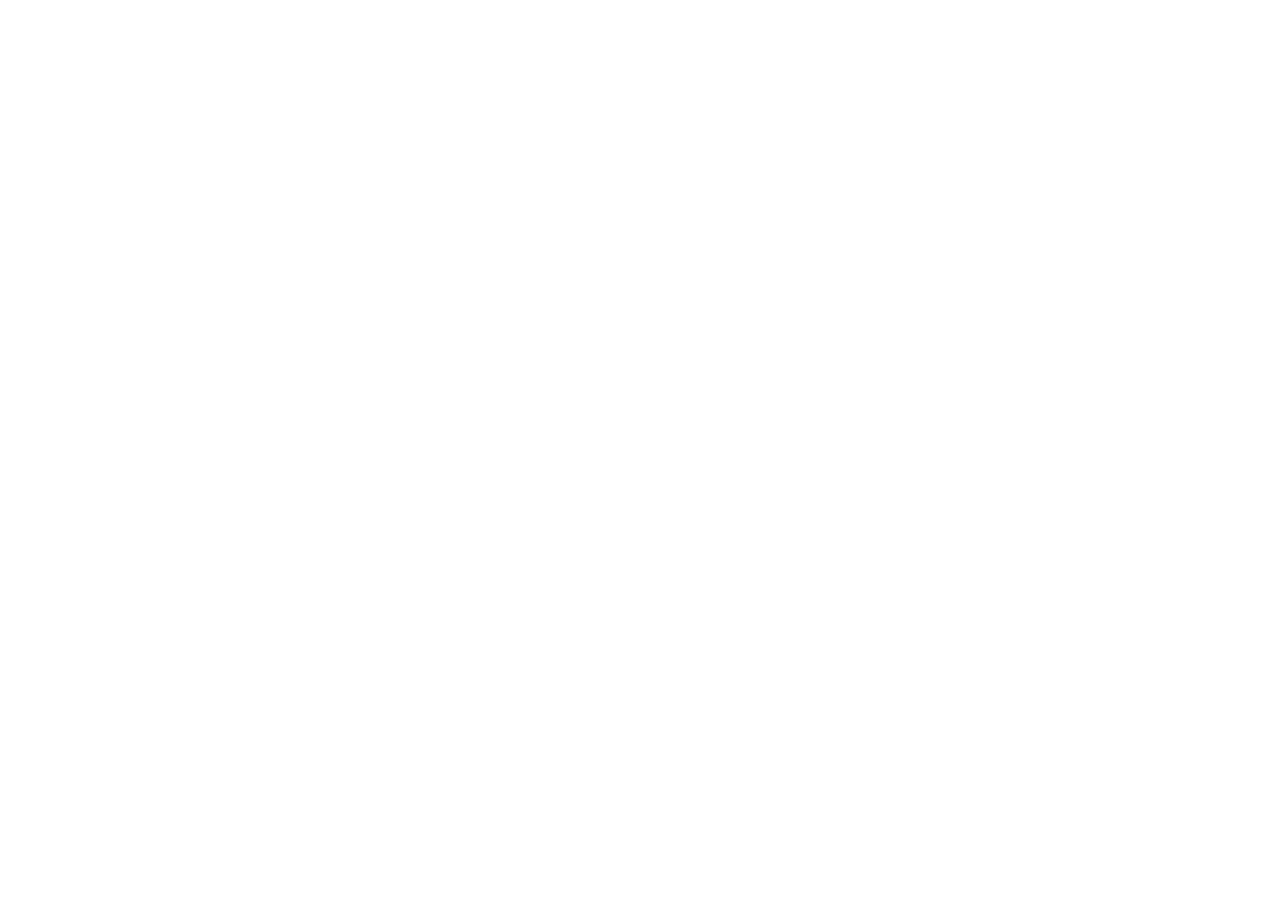
==== index.html @ 1d091e48 "Automatizando rotas de idioma" ====
<!DOCTYPE html>
    <html lang="pt-br">
    <head>
        <meta charset="UTF-8">
        <meta name="viewport" content="width=device-width, initial-scale=1.0">
        
        <!--==================== link preview thumbnail ==========-->
        <meta property="og:locale" content="pt_BR" />
        <meta property="og:title" content="Lucas Lacerda" />
        <meta property="og:type" content="image" />
        <meta property="og:description" content="Venha conhecer quem eu sou, quais projetos já fiz e a trejetória até aqui." />
        <meta property="og:image:width" content="1200" />
        <meta property="og:image:height" content="640" />
        <meta property="og:url" content="https://lucaslacerda.tech" />
        <meta property="og:site_name" content="Lucas Lacerda" />
        <meta property="og:image" content="https://github.com/lucaslacerdaa/Portfolio/blob/main/assets/img/socialbanner2-simple.jpg?raw=true" />
        <meta name="twitter:card" content="summary" />
        <meta name="twitter:site" content="@lucaslacerda.tech" />
        <meta name="twitter:creator" content="@ISO__7" />
        <meta property="facebook-domain-verification" content="4e8781193d41646db7ab4e5667f530f8" />
        
        <script>
            function getLanguage() {
            var userLang = navigator.language || navigator.userLanguage;
            return userLang;
            }
            function redirectToLanguage() {
                var userLang = getLanguage().toLowerCase();

                if (userLang === 'pt-br' || userLang === 'pt') {
                    window.location.href = 'https://www.lucaslacerda.tech/index.html';
                } else {
                    window.location.href = 'https://www.lucaslacerda.tech/en/index.html';
                }
            }
            redirectToLanguage();
        </script>
        <!--==================== FAVICON ====================-->
        <link rel="shortcut icon" href="./assets/img/favicon.png" type="image/x-icon" />
        
        <!--==================== UNICONS ====================-->
        <link rel="stylesheet" href="https://unicons.iconscout.com/release/v4.0.0/css/line.css">
        
        <!--==================== SWIPER CSS====================-->
        <link rel="stylesheet" href="assets/css/swiper-bundle.min.css">
        
        <!--==================== CSS ==========-->
        <link rel="stylesheet" href="assets/css/styles.css">

        <title>Lucas Lacerda</title>
    </head>
    <body>
        <!--==================== HEADER ====================-->
        <header class="header" id="header">
            <nav class="nav container">
                <a href="#" class="nav__logo">Lacerda</a>

                <div class="nav__menu" id="nav-menu">
                    <ul class="nav__list grid">
                        <li class="nav__item">
                            <a href="#home" class="nav__link active-link">
                                <i class="uil uil-estate nav__icon"></i> Início
                            </a>
                        </li>

                        <li class="nav__item">
                            <a href="#about" class="nav__link">
                                <i class="uil uil-user nav__icon"></i> Sobre
                            </a>
                        </li>

                        <li class="nav__item">
                            <a href="#skills" class="nav__link">
                                <i class="uil uil-file-alt nav__icon"></i> Habilidades
                            </a>
                        </li>

                        <li class="nav__item">
                            <a href="#services" class="nav__link">
                                <i class="uil uil-briefcase-alt nav__icon"></i> Serviços
                            </a>
                        </li>

                        <li class="nav__item">
                            <a href="#portfolio" class="nav__link">
                                <i class="uil uil-scenery nav__icon"></i> Portfólio
                            </a>
                        </li>

                        <li class="nav__item">
                            <a href="#contact" class="nav__link">
                                <i class="uil uil-message nav__icon"></i> Contate-me
                            </a>
                        </li>

                    </ul>
                    
                    <i class="uil uil-times nav__close" id="nav-close"></i>
                </div>

                <div class="nav__btns">
                    <!-- Theme change button -->
                    <i class="uil uil-moon change-theme" id="theme-button"></i>

                    <div class="nav__toggle" id="nav-toggle">
                        <i class="uil uil-apps"></i>
                    </div>
                </div>
            </nav>
        </header>

        <!--==================== MAIN ====================-->
        <main class="main">
            <!--==================== HOME ====================-->
            <section class="home section" id="home">
                <div class="home__container container grid">
                    <div class="home__content grid">
                        <div class="home__social">
                            <a href="https://www.linkedin.com/in/lucaslacerda-jlbl/" target="_blank" class="home__social-icon">
                                <i class="uil uil-linkedin-alt"></i>
                            </a>
    
                            <a href="https://www.behance.net/lucaslacerdaa" target="_blank" class="home__social-icon">
                                <i class="uil uil-behance"></i>                            
                            </a>
    
                            <a href="https://github.com/lucaslacerdaa" target="_blank" class="home__social-icon">
                                <i class="uil uil-github-alt"></i>                            
                            </a>
                        </div>
    
                        <div class="home__img">
                            <svg class="home__blob" viewBox="0 0 200 187">
                                <mask id="mask0" mask-type="alpha">
                                    <path d="M190.312 36.4879C206.582 62.1187 201.309 102.826 182.328 134.186C163.346 165.547 
                                    130.807 187.559 100.226 186.353C69.6454 185.297 41.0228 161.023 21.7403 129.362C2.45775 
                                    97.8511 -7.48481 59.1033 6.67581 34.5279C20.9871 10.1032 59.7028 -0.149132 97.9666 
                                    0.00163737C136.23 0.303176 174.193 10.857 190.312 36.4879Z"/>
                                </mask>
                                <g mask="url(#mask0)">
                                    <path d="M190.312 36.4879C206.582 62.1187 201.309 102.826 182.328 134.186C163.346 
                                    165.547 130.807 187.559 100.226 186.353C69.6454 185.297 41.0228 161.023 21.7403 
                                    129.362C2.45775 97.8511 -7.48481 59.1033 6.67581 34.5279C20.9871 10.1032 59.7028 
                                    -0.149132 97.9666 0.00163737C136.23 0.303176 174.193 10.857 190.312 36.4879Z"/>
                                    
                                    <!--==================== 
                                        Insert your image in the Img folder and Change your image |
                                        Center your image with X: horizontal, Y: vertical 
                                        ====================-->
                                        <image class="home__blob-img" x="12" y="18" href="assets/img/Perfil.png"/>
                                </g>
                            </svg>
                        </div>

                        <div class="home__data">
                            <h1 class="home__title">Olá, sou o Lucas</h1>
                            <h3 class="home__subtitle">Product Design</h3>
                            <p class="home__description">Trabalhando no FitBank 450 Pagamentos eletrônicos há mais de dois anos.</p>
                            <a href="#contact" class="button button--flex">
                                Entre em contato <i class="uil uil-message button__icon"></i>
                            </a>
                        </div>
                    </div>

                    
                    <div class="home__scroll">
                        <a href="#about" class="home__scroll-button button--flex">
                            <i class="uil uil-mouse-alt home__scroll-mouse"></i>
                            <span class="home__scroll-name">Vem comigo</span>
                            <i class="uil uil-arrow-down home__scroll-arrow"></i>
                        </a>
                    </div>
                </div>
            </section>

            <!--==================== ABOUT ====================-->
            <section class="about section" id="about">
                <h2 class="section__title">Sobre mim</h2>
                <span class="section__subtitle">Me conheça um pouco mais</span>

                <div class="about__container container grid">
                    <img src="assets/img/about.png" alt="" class="about__img">

                    <div class="about__data">
                        <p class="about__description">
                            Atuando no mercado financeiro há mais de dois anos, sempre inovando e trazendo resultados no trabalho voltado a experiência do usuário. Fui desenvolvedor por um ano e migrei para o time de produtos.
                            Estou em processo de formação como cientista da computação pela Universidade Federal do Ceará, UFC.
                        </p>

                        <div class="about__info">
                            <div>
                                <span class="about__info-title">04+</span>
                                <span class="about__info-name">Anos de<br> experiência</span>
                            </div>

                            <div>
                                <span class="about__info-title">06+</span>
                                <span class="about__info-name">Projetos <br> e produtos</span>
                            </div>

                            <div>
                                <span class="about__info-title">08+</span>
                                <span class="about__info-name">Certificados <br> e cursos</span>
                            </div>
                        </div>

                        <div class="about__buttons">
                            <!--==================== Change your CV ====================-->
                            <a download="" href="assets/pdf/Currículo - Lucas Lacerda.pdf" class="button button--flex">
                                Download CV <i class="uil uil-download-alt button__icon"></i>
                            </a>
                        </div>
                    </div>
                </div>
            </section>

            <!--==================== SKILLS ====================-->
            <section class="skills section" id="skills">
                <h2 class="section__title">Habilidades</h2>
                <span class="section__subtitle">Meu nível técnico</span>

                <div class="skills__container container grid">
                    <div>
                        <!--=============== SKILLS 1 ===============-->
                        <div class="skills__content skills__open">
                            <div class="skills__header">
                                <i class="uil uil-swatchbook skills__icon"></i>
    
                                <div>
                                    <h1 class="skills__title">Designer</h1>
                                    <span class="skills__subtitle">3 anos de experiência</span>
                                </div>
    
                                <i class="uil uil-angle-down skills__arrow"></i>
                            </div>
    
                            <div class="skills__list grid">
                                <div class="skills__data">
                                    <span class="skills__subtitle">3 anos de experiência</span>
                                    <div class="skills__titles">
                                        <h3 class="skills__name">Figma</h3>
                                        <span class="skills__number">98%</span>
                                    </div>
                                    <div class="skills__bar">
                                        <span class="skills__percentage skills__figma"></span>
                                    </div>
                                </div>
    
                                <div class="skills__data">
                                    <div class="skills__titles">
                                        <h3 class="skills__name">Photoshop</h3>
                                        <span class="skills__number">85%</span>
                                    </div>
                                    <div class="skills__bar">
                                        <span class="skills__percentage skills__sketch"></span>
                                    </div>
                                </div>
    
                                <div class="skills__data">
                                    <div class="skills__titles">
                                        <h3 class="skills__name">Illustrator</h3>
                                        <span class="skills__number">80%</span>
                                    </div>
                                    <div class="skills__bar">
                                        <span class="skills__percentage skills__photoshop"></span>
                                    </div>
                                </div>
                            </div>
                        </div>
                        <!--=============== SKILLS 2 ===============-->
                        <div class="skills__content skills__close">
                            <div class="skills__header">
                                <i class="uil uil-brackets-curly skills__icon"></i>
    
                                <div>
                                    <h1 class="skills__title">Desenvolvedor Frontend</h1>
                                    <span class="skills__subtitle">1 ano de experiência</span>
                                </div>
    
                                <i class="uil uil-angle-down skills__arrow"></i>
                            </div>
    
                            <div class="skills__list grid">
                                <div class="skills__data">
                                    <div class="skills__titles">
                                        <h3 class="skills__name">HTML</h3>
                                        <span class="skills__number">90%</span>
                                    </div>
                                    <div class="skills__bar">
                                        <span class="skills__percentage skills__html"></span>
                                    </div>
                                </div>
    
                                <div class="skills__data">
                                    <div class="skills__titles">
                                        <h3 class="skills__name">CSS</h3>
                                        <span class="skills__number">80%</span>
                                    </div>
                                    <div class="skills__bar">
                                        <span class="skills__percentage skills__css"></span>
                                    </div>
                                </div>
    
                                <div class="skills__data">
                                    <div class="skills__titles">
                                        <h3 class="skills__name">JavaScript</h3>
                                        <span class="skills__number">60%</span>
                                    </div>
                                    <div class="skills__bar">
                                        <span class="skills__percentage skills__js"></span>
                                    </div>
                                </div>
    
                                <div class="skills__data">
                                    <div class="skills__titles">
                                        <h3 class="skills__name">React</h3>
                                        <span class="skills__number">85%</span>
                                    </div>
                                    <div class="skills__bar">
                                        <span class="skills__percentage skills__react"></span>
                                    </div>
                                </div>
                            </div>
                        </div>
    
                    </div>
                    
                    <div>
                        <!--=============== SKILLS 3 ===============-->
                        <div class="skills__content skills__close">
                            <div class="skills__header">
                                <i class="uil uil-server-network skills__icon"></i>
    
                                <div>
                                    <h1 class="skills__title">Desenvolvedor Backend</h1>
                                    <span class="skills__subtitle">1 ano de experiência</span>
                                </div>
    
                                <i class="uil uil-angle-down skills__arrow"></i>
                            </div>
    
                            <div class="skills__list grid">
                                <div class="skills__data">
                                    <div class="skills__titles">
                                        <h3 class="skills__name">C</h3>
                                        <span class="skills__number">80%</span>
                                    </div>
                                    <div class="skills__bar">
                                        <span class="skills__percentage skills__php"></span>
                                    </div>
                                </div>
    
                                <div class="skills__data">
                                    <div class="skills__titles">
                                        <h3 class="skills__name">SQL</h3>
                                        <span class="skills__number">70%</span>
                                    </div>
                                    <div class="skills__bar">
                                        <span class="skills__percentage skills__node"></span>
                                    </div>
                                </div>
    
                                <div class="skills__data">
                                    <div class="skills__titles">
                                        <h3 class="skills__name">C#</h3>
                                        <span class="skills__number">90%</span>
                                    </div>
                                    <div class="skills__bar">
                                        <span class="skills__percentage skills__firebase"></span>
                                    </div>
                                </div>
    
                                <div class="skills__data">
                                    <div class="skills__titles">
                                        <h3 class="skills__name">Python</h3>
                                        <span class="skills__number">55%</span>
                                    </div>
                                    <div class="skills__bar">
                                        <span class="skills__percentage skills__python"></span>
                                    </div>
                                </div>
                            </div>
                        </div>
                    </div>
                </div>
            </section>

            <!--==================== QUALIFICATION ====================-->
            <section class="qualification section">
                <h2 class="section__title">Qualificações</h2>
                <span class="section__subtitle">Minha jornada pessoal</span>

                <div class="qualification__container container">
                    <div class="qualification__tabs">
                        <div class="qualification__button button--flex qualification__active" data-target="#education">
                            <i class="uil uil-graduation-cap qualification__icon"></i>
                            Educação
                        </div>

                        <div class="qualification__button button--flex" data-target="#work">
                            <i class="uil uil-briefcase-alt qualification__icon"></i>
                            Trabalho
                        </div>                      
                    </div>

                    <div class="qualification__sections">
                        <!--=============== QUALIFICATION CONTENT 1 ===============-->
                        <div class="qualification__content qualification__active" data-content id="education">
                            <!--=============== QUALIFICATION 1 ===============-->
                            <div class="qualification__data">
                                <div>
                                    <h3 class="qualification__title">UX - experiências Centradas no Usuário</h3>
                                    <span class="qualification__subtitle">Brasil - Qualifica Cursos e MBA online</span>
                                    <div class="qualification__calendar">
                                        <i class="uil uil-calendar-alt"></i>
                                        2022
                                    </div>
                                </div>
    
                                <div>
                                    <span class="qualification__rounder"></span>
                                    <span class="qualification__line"></span>
                                </div>
                            </div>
                            
                            <!--=============== QUALIFICATION 2 ===============-->
                            <div class="qualification__data">                                 
                                <div></div>

                                <div>
                                    <span class="qualification__rounder"></span>
                                    <span class="qualification__line"></span>
                                </div>
                          
                                <div>
                                    <h3 class="qualification__title">Ciência da Computação</h3>
                                    <span class="qualification__subtitle">Brasil - Universidade Federal do Ceará (UFC)</span>
                                    <div class="qualification__calendar">
                                        <i class="uil uil-calendar-alt"></i>
                                        2019 - em curso
                                    </div>
                                </div>
                            </div>
    
                            <!--=============== QUALIFICATION 3 ===============-->
                            <div class="qualification__data">
                                <div>
                                    <h3 class="qualification__title">Desenvolvimento Front-End</h3>
                                    <span class="qualification__subtitle">Brasil - Extensão de curso da UFC</span>
                                    <div class="qualification__calendar">
                                        <i class="uil uil-calendar-alt"></i>
                                        2021-2021
                                    </div>
                                </div>
    
                                <div>
                                    <span class="qualification__rounder"></span>
                                    <span class="qualification__line"></span>
                                </div>
                            </div>
    
                            <!--=============== QUALIFICATION 4 ===============-->
                            <div class="qualification__data">
                                <div></div>
                                     
                                <div class="qualification__time">
                                    <span class="qualification__rounder"></span>
                                    <!-- <span class="qualification__line"></span> -->
                                </div>

                                <div>
                                    <h3 class="qualification__title">Ensino médio</h3>
                                    <span class="qualification__subtitle">Brasil - Colégio Batista Santos Dumont</span>
                                    <div class="qualification__calendar">
                                        <i class="uil uil-calendar-alt"></i>
                                        2016 - 2018
                                    </div>
                                </div>
                            </div>
                        </div>
    
                        <!--=============== QUALIFICATION CONTENT 2 ===============-->
                        <div class="qualification__content" data-content id="work">
                             <!--=============== QUALIFICATION 1 ===============-->
                             <div class="qualification__data">
                                <div>
                                    <h3 class="qualification__title">Product Designer</h3>
                                    <span class="qualification__subtitle">Brasil - FitBank 450</span>
                                    <div class="qualification__calendar">
                                        <i class="uil uil-calendar-alt"></i>
                                        2022
                                    </div>
                                </div>
    
                                <div>
                                    <span class="qualification__rounder"></span>
                                    <span class="qualification__line"></span>
                                </div>
                            </div>
                            
                            <!--=============== QUALIFICATION 2 ===============-->
                            <div class="qualification__data">                                 
                                <div></div>

                                <div>
                                    <span class="qualification__rounder"></span>
                                    <span class="qualification__line"></span>
                                </div>
                          
                                <div>
                                    <h3 class="qualification__title">Desenvolvedor de software Front-End</h3>
                                    <span class="qualification__subtitle">Brasil - FitBank 450</span>
                                    <div class="qualification__calendar">
                                        <i class="uil uil-calendar-alt"></i>
                                        2021 - 2022
                                    </div>
                                </div>
                            </div>
    
                            <!--=============== QUALIFICATION 3 ===============-->
                            <div class="qualification__data">
                                <div>
                                    <h3 class="qualification__title">Desenvolvedor de software Back-end</h3>
                                    <span class="qualification__subtitle">Brasil - FitBank 450</span>
                                    <div class="qualification__calendar">
                                        <i class="uil uil-calendar-alt"></i>
                                        2021-2021
                                    </div>
                                </div>
    
                                <div>
                                    <span class="qualification__rounder"></span>
                                    <span class="qualification__line"></span>
                                </div>
                            </div>
    
                            <!--=============== QUALIFICATION 4 ===============-->
                            <div class="qualification__data">
                                <div></div>
                                     
                                <div class="qualification__time">
                                    <span class="qualification__rounder"></span>
                                    <!-- <span class="qualification__line"></span> -->
                                </div>

                                <div>
                                    <h3 class="qualification__title">Design Gráfico</h3>
                                    <span class="qualification__subtitle">Brasil - Freelancer autonomo</span>
                                    <div class="qualification__calendar">
                                        <i class="uil uil-calendar-alt"></i>
                                        2019 - 2021
                                    </div>
                                </div>
                            </div>
                        </div>
                    </div>
                </div>
            </section>

            <!--==================== SERVICES ====================-->
            <section class="services section" id="services">
                <h2 class="section__title">Serviços</h2>
                <span class="section__subtitle">O que eu ofereço</span>

                <div class="services__container container grid">
                    <!--=============== SERVICES 1 ===============-->
                    <div class="services__content">
                        <div>
                            <i class="uil uil-web-grid services__icon"></i>
                            <h3 class="services__title">Ui/Ux <br> Designer</h3>
                        </div>
                        <span class="button button--flex button--small button--link services__button">
                            Veja mais 
                            <i class="uil uil-arrow-right button__icon"></i>
                        </span>

                        <div class="services__modal">
                            <div class="services__modal-content">
                                <h4 class="services__modal-title">Ui/Ux <br> Designer</h4>
                                <i class="uil uil-times services__modal-close"></i>
    
                                <ul class="services__modal-services grid">
                                    <li class="services__modal-service">
                                        <i class="uil uil-check-circle services__modal-icon"></i>
                                        <p>Desenvolvo toda interface.</p>
                                    </li>
                                    <li class="services__modal-service">
                                        <i class="uil uil-check-circle services__modal-icon"></i>
                                        <p>Toda estrutura do Design System.</p>
                                    </li>
                                    <li class="services__modal-service">
                                        <i class="uil uil-check-circle services__modal-icon"></i>
                                        <p>Eu crio interações de elementos UX.</p>
                                    </li>
                                    <li class="services__modal-service">
                                        <i class="uil uil-check-circle services__modal-icon"></i>
                                        <p>Pesquisa centradas no usuários.</p>
                                    </li>
                                    <li class="services__modal-service">
                                        <i class="uil uil-check-circle services__modal-icon"></i>
                                        <p>Relatório de Competidores.</p>
                                    </li>
                                    <li class="services__modal-service">
                                        <i class="uil uil-check-circle services__modal-icon"></i>
                                        <p>Soluciono problemas de usabilidade no seu projetos já existentes.</p>
                                    </li>
                                </ul>
                            </div>
                        </div>
                    </div>

                    <!--=============== SERVICES 2 ===============-->
                    <div class="services__content">
                        <div>
                            <i class="uil uil-arrow services__icon"></i>
                            <h3 class="services__title">Desenv...<br> Front-end</h3>
                        </div>

                        <span class="button button--flex button--small button--link services__button">
                            Veja mais 
                            <i class="uil uil-arrow-right button__icon"></i>
                        </span>

                        <div class="services__modal">
                            <div class="services__modal-content">
                                <h4 class="services__modal-title">Frontend <br> Developer</h4>
                                <i class="uil uil-times services__modal-close"></i>
    
                                <ul class="services__modal-services grid">
                                    <li class="services__modal-service">
                                        <i class="uil uil-check-circle services__modal-icon"></i>
                                        <p>Desenvolvimento de portfolios e landing pages focadas na alta taxa de conversão.</p>
                                    </li>
                                    <li class="services__modal-service">
                                        <i class="uil uil-check-circle services__modal-icon"></i>
                                        <p>Criação de cartão de visita online personalizado. </p>
                                    </li>
                                    <li class="services__modal-service">
                                        <i class="uil uil-check-circle services__modal-icon"></i>
                                        <p>Personalização de sites</p>
                                    </li>
                                </ul>
                            </div>
                        </div>
                    </div>

                    <!--=============== SERVICES 3 ===============-->
                    <div class="services__content">
                        <div>
                            <i class="uil uil-pen services__icon"></i>
                            <h3 class="services__title">Design <br> de marca</h3>
                        </div>

                        <span class="button button--flex button--small button--link services__button">
                            Veja mais 
                            <i class="uil uil-arrow-right button__icon"></i>
                        </span>

                        <div class="services__modal">
                            <div class="services__modal-content">
                                <h4 class="services__modal-title">Design <br> de marca</h4>
                                <i class="uil uil-times services__modal-close"></i>
    
                                <ul class="services__modal-services grid">
                                    <li class="services__modal-service">
                                        <i class="uil uil-check-circle services__modal-icon"></i>
                                        <p>Desenvolvimento de identidade visual</p>
                                        
                                    </li>
                                    <li class="services__modal-service">
                                        <i class="uil uil-check-circle services__modal-icon"></i>
                                        <p>Criação de flyers estratégicos</p>
                                    </li>
                                    <li class="services__modal-service">
                                        <i class="uil uil-check-circle services__modal-icon"></i>
                                        <p>Análise de marca e posicionamento</p>
                                    </li>
                                    <li class="services__modal-service">
                                        <i class="uil uil-check-circle services__modal-icon"></i>
                                        <p>Reformulação de marca</p>
                                    </li>
                                </ul>
                            </div>
                        </div>
                    </div>
                </div>
            </section>

            <!--==================== PORTFOLIO ====================-->
            <section class="portfolio section" id="portfolio">
                <h2 class="section__title">Portfólio</h2>
                <span class="section__subtitle">Meus últimos trabalhos</span>

                <div class="portfolio__container container swiper-container">
                    <div class="swiper-wrapper">
                        <!--=============== PORTFOLIO 1 ===============-->
                        <div class="portfolio__content grid swiper-slide">
                            <img src="assets/img/portfolio1.png" alt="" class="portfolio__img">
    
                            <div class="portfolio__data">
                                <h3 class="portfolio__title">Crypto</h3>
                                <p class="portfolio__description">Um market place de negociação de NTF por transações com criptomoedas. <br> Assunto em alta no mercado.</p>
                                <a href="https://lucaslacerdaa.github.io/Portfolio/crypto.html" class="button button--flex button--small portfolio__button">
                                    Ver mais
                                    <i class="uil uil-arrow-right button__icon"></i>
                                </a>
                            </div>
                        </div>
    
                        <!--=============== PORTFOLIO 2 ===============-->
                        <div class="portfolio__content grid swiper-slide">
                            <img src="assets/img/card-probank/Card ProBank - Cover.jpg" alt="" class="portfolio__img">
    
                            <div class="portfolio__data">
                                <h3 class="portfolio__title">Cartão ProBank</h3>
                                <p class="portfolio__description">Uma história que abriu portas.</p>
                                <a href="http://lucaslacerda.tech/cardprobank.html" class="button button--flex button--small portfolio__button">
                                    Ver mais
                                    <i class="uil uil-arrow-right button__icon"></i>
                                </a>
                            </div>
                        </div>
    
                        <!--=============== PORTFOLIO 3 ===============-->
                        <!-- <div class="portfolio__content grid swiper-slide">
                            <img src="assets/img/portfolio3.jpg" alt="" class="portfolio__img">
    
                            <div class="portfolio__data">
                                <h3 class="portfolio__title">Ícones do Vitus</h3>
                                <p class="portfolio__description">Uma plataforma para gerenciamento de centros médicos, onde tive a função principal de desenvolver a iconográfia e outros elementos.</p>
                                <a href="#" class="button button--flex button--small portfolio__button">
                                    Ver mais
                                    <i class="uil uil-arrow-right button__icon"></i>
                                </a>
                            </div>
                        </div> -->
                    </div>

                    <div class="swiper-button-next">
                        <i class="uil uil-angle-right-b swiper-portfolio-icon"></i>
                    </div>
                    <div class="swiper-button-prev">
                        <i class="uil uil-angle-left-b swiper-portfolio-icon"></i>
                    </div>

                    <div class="swiper-pagination"></div>
                </div>
            </section>

            <!--==================== PROJECT IN MIND ====================-->
            <section class="project section">
                <div class="project__bg">
                    <div class="project__container container grid">
                        <div class="project__data">
                            <h2 class="project__title">Você tem um novo projeto?</h2>
                            <p class="project__description">Entre em contato comigo agora e tenha <b>30% de desconto</b> no seu projeto.</p>
                            <a href="#contact" class="button button--flex button--white">
                                Contate-me
                                <i class="uil uil-message button__icon"></i>
                            </a>
                        </div>
    
                        <img src="assets/img/cta-desc.png" alt="" class="project__img">
                    </div>
                </div>
            </section>

            <!--==================== TESTIMONIAL ====================-->
            <section class="testimonial section">
                <h2 class="section__title">Feedbacks</h2>
                <span class="section__subtitle"></span>

                <div class="testimonial__container container swiper-container">
                    <div class="swiper-wrapper">
                        <!--=============== TESTIMONIAL 1 ===============-->
                        <div class="testimonial__content swiper-slide">
                            <div class="testimonial__data">
                                <div class="testimonial__header">
                                    <img src="assets/img/testimonial1.jpg" alt="" class="testimonial__img">
        
                                    <div>
                                        <h3 class="testimonial__name">Luiza Ananda</h3>
                                        <span class="testimonial__client">Product Designer</span>
                                    </div>
                                </div>
    
                                <div>
                                    <i class="uil uil-star testimonial__icon-star"></i>
                                    <i class="uil uil-star testimonial__icon-star"></i>
                                    <i class="uil uil-star testimonial__icon-star"></i>
                                    <i class="uil uil-star testimonial__icon-star"></i>
                                    <i class="uil uil-star testimonial__icon-star"></i>
                                </div>
                            </div>
    
                            <p class="testimonial__description"> É um profissional organizado, extremamente criativo, comunicativo, possui espírito de equipe e é muito pro-ativo e auto-didata. Para além do profissionalismo, João Lucas consegue estreitar os laços com o time, o que deixa o ambiente de trabalho descontraído e menos pesado. Muito bom trabalhar com ele! 
                            </p>
                        </div>
    
                        <!--=============== TESTIMONIAL 2 ===============-->
                        <div class="testimonial__content swiper-slide">
                            <div class="testimonial__data">
                                <div class="testimonial__header">
                                    <img src="assets/img/testimonial2.jpg" alt="" class="testimonial__img">
        
                                    <div>
                                        <h3 class="testimonial__name">Lucas Talam</h3>
                                        <span class="testimonial__client">Product Owner</span>
                                    </div>
                                </div>
    
                                <div>
                                    <i class="uil uil-star testimonial__icon-star"></i>
                                    <i class="uil uil-star testimonial__icon-star"></i>
                                    <i class="uil uil-star testimonial__icon-star"></i>
                                    <i class="uil uil-star testimonial__icon-star"></i>
                                    <i class="uil uil-star testimonial__icon-star"></i>
                                </div>
                            </div>
    
                            <p class="testimonial__description">Lucas é um excelente profissional. No tempo que trabalhei com ele, pude perceber o seu nível de competência, assiduidade e comprometimento. Te-lo na minha equipe é sensacional!
                            </p>
                        </div>
    
                        <!--=============== TESTIMONIAL 3 ===============-->
                        <!-- <div class="testimonial__content swiper-slide">
                            <div class="testimonial__data">
                                <div class="testimonial__header">
                                    <img src="assets/img/testimonial3.jpg" alt="" class="testimonial__img">
        
                                    <div>
                                        <h3 class="testimonial__name">Raul Harris</h3>
                                        <span class="testimonial__client">Client</span>
                                    </div>
                                </div>
    
                                <div>
                                    <i class="uil uil-star testimonial__icon-star"></i>
                                    <i class="uil uil-star testimonial__icon-star"></i>
                                    <i class="uil uil-star testimonial__icon-star"></i>
                                    <i class="uil uil-star testimonial__icon-star"></i>
                                    <i class="uil uil-star testimonial__icon-star"></i>
                                </div>
                            </div>
    
                            <p class="testimonial__description">I get a good impression, I carry 
                                out my project with all the possible quality and attention and 
                                support 24 hours a day.
                            </p>
                        </div> -->
                    </div>
                    <div class="swiper-pagination swiper-pagination-testimonial"></div>
                </div>
            </section>

            <!--==================== CONTACT ME ====================-->
            <section class="contact section" id="contact">
                <h2 class="section__title">Contate-me</h2>
                <span class="section__subtitle">Vamos bater um papo</span>

                <div class="contact__container container grid">
                    <div>
                        <div class="contact__information">
                            <i class="uil uil-phone contact__icon"></i>
                            <div>
                                <h3 class="contact__title">Celular</h3>
                                <span class="contact__subtitle">(88) 9 9332.1937</span>
                            </div>
                        </div>

                        <div class="contact__information">
                            <i class="uil uil-envelope contact__icon"></i>
                            <div>
                                <h3 class="contact__title">Email</h3>
                                <span class="contact__subtitle">lucaslacerda.jlbl@gmail.com</span>
                            </div>
                        </div>

                        <div class="contact__information">
                            <i class="uil uil-map-marker contact__icon"></i>
                            <div>
                                <h3 class="contact__title">Localização</h3>
                                <span class="contact__subtitle">Brasil</span>
                            </div>
                        </div>
                    </div>
                    
                    <form action="https://getform.io/f/608263c0-8ac6-47db-85fc-41fe03c152ef" target="_blank" method="POST" class="contact__form grid">
                        <div class="contact__inputs grid">
                            <div class="contact__content">
                                <label for="" class="contact__label">Nome</label>
                                <input type="text" name="Nome" class="contact__input">
                            </div>
                            <div class="contact__content">
                                <label for="" class="contact__label">Email</label>
                                <input type="email" name="email" class="contact__input">
                            </div>
                        </div>
                        <div class="contact__content">
                            <label for="" class="contact__label">Projeto</label>
                            <input type="text"  name="Projeto" class="contact__input">
                        </div>
                        <div class="contact__content">
                            <label for="" class="contact__label">Mensagem</label>
                            <textarea name="mensagem" id="" cols="0" rows="7" class="contact__input"></textarea>
                        </div>
                        
                        <div>
                            <button href="" type="submit" class="button button--flex btn-submite">
                                Enviar
                                <i class="uil uil-message button__icon"></i>
                            </button>
                            <!-- <a type="submit" class="button button--flex">
                                Mandar mensagem
                                <i class="uil uil-message button__icon"></i>
                            </a> -->
                        </div>
                    </form>
                </div>

            </section>
        </main>

        <!--==================== FOOTER ====================-->
        <footer class="footer">
            <div class="footer__bg">
                <div class="footer__container container grid">
                    <div>
                        <h1 class="footer__title">Lacerda</h1>
                        <span class="footer__subtitle">Product Design</span>
                    </div>

                    <ul class="footer__links">
                        <li>
                            <a href="#services" class="footer__link">Serviços</a>
                        </li>
                        <li>
                            <a href="#portfolio" class="footer__link">Portfólio</a>
                        </li>
                        <li>
                            <a href="#contact" class="footer__link">Contato</a>
                        </li>
                    </ul>

                    <div class="footer__socials">
                        <a href="https://www.facebook.com/joaolucas.lacerda.9" target="_blank" class="footer__social">
                            <i class="uil uil-facebook-f"></i>
                        </a>
                        <a href="https://www.instagram.com/lucaslacerda.ux/" target="_blank" class="footer__social">
                            <i class="uil uil-instagram"></i>
                        </a>
                        <a href="https://twitter.com/ISO__7" target="_blank" class="footer__social">
                            <i class="uil uil-twitter-alt"></i>
                        </a>
                    </div>
                </div>

                <p class="footer__copy">&#169; Lucas Lacerda. Todos os direitos reservados</p>
            </div>
        </footer>

        <!--========== SCROLL TOP ==========-->
        <a href="#" class="scrollup" id="scroll-top">
            <i class="uil uil-arrow-up scrollup__icon"></i>
        </a>

        <!--==================== SWIPER JS ====================-->
        <script src="assets/js/swiper-bundle.min.js"></script>

        <!--==================== MAIN JS ====================-->
        <script src="assets/js/main.js"></script>
    </body>
</html>
---- assets/css/styles.css ----
/*==================== GOOGLE FONTS ====================*/
@import url('https://fonts.googleapis.com/css2?family=Poppins:ital,wght@0,100;0,200;0,300;0,400;0,500;0,600;0,700;0,800;0,900;1,100;1,200;1,300;1,400;1,500;1,600;1,700;1,800;1,900&display=swap');
/*==================== VARIABLES CSS ====================*/
:root {
  --header-height: 3rem;
  /*========== Colors ==========*/
  /* Change favorite color */
  --hue-color: 570;
  /*Purple 250 - Green 142 - Blue 230 - Pink 340*/
  /* HSL color mode */
  --first-color: hsl(var(--hue-color), 69%, 61%);
  --first-color-second: hsl(var(--hue-color), 69%, 61%);
  --first-color-alt: hsl(var(--hue-color), 57%, 53%);
  --first-color-lighter: hsl(var(--hue-color), 92%, 85%);
  --title-color: hsl(var(--hue-color), 8%, 15%);
  --text-color: hsl(var(--hue-color), 8%, 45%);
  --text-color-light: hsl(var(--hue-color), 8%, 65%);
  --input-color: hsl(var(--hue-color), 70%, 96%);
  --body-color: hsl(var(--hue-color), 60%, 99%);
  --container-color: #FFF;
  --scroll-bar-color: hsl(var(--hue-color), 12%, 90%);
  --scroll-thumb-color: hsl(var(--hue-color), 12%, 80%);
  /*========== Font and typography ==========*/
  --body-font: 'Poppins', sans-serif;
  --big-font-size: 2rem;
  --h1-font-size: 1.5rem;
  --h2-font-size: 1.25rem;
  --h3-font-size: 1.125rem;
  --normal-font-size: .938rem;
  --small-font-size: .813rem;
  --smaller-font-size: .75rem;
  /*========== Font weight ==========*/
  --font-medium: 500;
  --font-semi-bold: 600;
  /*========== Margenes Bottom ==========*/
  --mb-0-25: .25rem;
  --mb-0-5: .5rem;
  --mb-0-75: .75rem;
  --mb-1: 1rem;
  --mb-1-5: 1.5rem;
  --mb-2: 2rem;
  --mb-2-5: 2.5rem;
  --mb-3: 3rem;
  /*========== z index ==========*/
  --z-tooltip: 10;
  --z-fixed: 100;
  --z-modal: 1000;
}

@media screen and (min-width: 968px) {
  :root {
    --big-font-size: 3rem;
    --h1-font-size: 2.25rem;
    --h2-font-size: 1.5rem;
    --h3-font-size: 1.25rem;
    --normal-font-size: 1rem;
    --small-font-size: .875rem;
    --smaller-font-size: .813rem;
  }
}

/*========== Variables Dark theme ==========*/
body.dark-theme {
  /* HSL color mode */
  --first-color-second: hsl(var(--hue-color), 30%, 8%);
  --title-color: hsl(var(--hue-color), 8%, 95%);
  --text-color: hsl(var(--hue-color), 8%, 75%);
  --input-color: hsl(var(--hue-color), 29%, 16%);
  --body-color: hsl(var(--hue-color), 28%, 12%);
  --container-color: hsl(var(--hue-color), 29%, 16%);
  --scroll-bar-color: hsl(var(--hue-color), 12%, 48%);
  --scroll-thumb-color: hsl(var(--hue-color), 12%, 36%);
}

/*========== Button Dark/Light ==========*/
.nav__btns {
  display: flex;
  align-items: center;
}

.change-theme {
  font-size: 1.25rem;
  color: var(--title-color);
  margin-right: var(--mb-1);
  cursor: pointer;
}

.change-theme:hover {
  color: var(--first-color);
}

/*==================== BASE ====================*/
* {
  box-sizing: border-box;
  padding: 0;
  margin: 0;
}

html {
  scroll-behavior: smooth;
}

body {
  margin: 0 0 var(--header-height) 0;
  font-family: var(--body-font);
  font-size: var(--normal-font-size);
  background-color: var(--body-color);
  color: var(--text-color);
}

h1, h2, h3, h4 {
  color: var(--title-color);
  font-weight: var(--font-semi-bold);
}

ul {
  list-style: none;
}

a {
  text-decoration: none;
}

img {
  max-width: 100%;
  height: auto;
}

/*==================== REUSABLE CSS CLASSES ====================*/
.section {
  padding: 2rem 0 4rem;
}

.section__title {
  font-size: var(--h1-font-size);
  color: var(--title-color);
}

.section__subtitle {
  display: block;
  font-size: var(--small-font-size);
  margin-bottom: var(--mb-3);
}

.section__title, .section__subtitle {
  text-align: center;
}

/*==================== LAYOUT ====================*/
.container {
  max-width: 768px;
  margin-left: var(--mb-1-5);
  margin-right: var(--mb-1-5);
}

.grid {
  display: grid;
  gap: 1.5rem;
}

.header {
  width: 100%;
  position: fixed;
  bottom: 0;
  left: 0;
  z-index: var(--z-fixed);
  background-color: var(--body-color);
}

/*==================== NAV ====================*/
.nav {
  max-width: 968px;
  height: var(--header-height);
  display: flex;
  justify-content: space-between;
  align-items: center;
}

.nav__logo, .nav__toggle {
  color: var(--title-color);
  font-weight: var(--font-medium);
}

.nav__logo:hover {
  color: var(--first-color);
}

.nav__toggle {
  font-size: 1.1rem;
  cursor: pointer;
}

.nav__toggle:hover {
  color: var(--first-color);
}

@media screen and (max-width: 767px) {
  .nav__menu {
    position: fixed;
    bottom: -100%;
    left: 0;
    width: 100%;
    background-color: var(--body-color);
    padding: 2rem 1.5rem 4rem;
    box-shadow: 0 -1px 4px rgba(0, 0, 0, 0.15);
    border-radius: 1.5rem 1.5rem 0 0;
    transition: .3s;
  }
}

.nav__list {
  grid-template-columns: repeat(3, 1fr);
  gap: 2rem;
}

.nav__link {
  display: flex;
  flex-direction: column;
  align-items: center;
  font-size: var(--small-font-size);
  color: var(--title-color);
  font-weight: var(--font-medium);
}

.nav__link:hover {
  color: var(--first-color);
}

.nav__icon {
  font-size: 1.2rem;
}

.nav__close {
  position: absolute;
  right: 1.3rem;
  bottom: .5rem;
  font-size: 1.5rem;
  cursor: pointer;
  color: var(--first-color);
}

.nav__close:hover {
  color: var(--first-color-alt);
}

/* show menu */
.show-menu {
  bottom: 0;
}

/* Active link */
.active-link {
  color: var(--first-color);
}

/* Change background header */
.scroll-header {
  box-shadow: 0 -1px 4px rgba(0, 0, 0, 0.15);
}

/*==================== HOME ====================*/
.home__container {
  gap: 1rem;
  
}
.videobox{
  width: 100%;
  padding-top: 56.25%;
  position: relative;
}
.box_iframe {
width: 100%;
height: 100%;
position: absolute;
top: 0;
left: 0;
}
.home__content {
  grid-template-columns: .5fr 3fr;
  padding-top: 3.5rem;
  align-items: center;
}

.home__social {
  display: grid;
  grid-template-columns: max-content;
  row-gap: 1rem;
}

.home__social-icon {
  font-size: 1.25rem;
  color: var(--first-color);
}

.home__social-icon:hover {
  color: var(--first-color-alt);
}

.home__blob {
  width: 200px;
  fill: var(--first-color);
}

.home__blob-img {
  width: 170px;
}

.home__data {
  grid-column: 1/3;
}

.home__title {
  font-size: var(--big-font-size);
}

.home__subtitle {
  font-size: var(--h3-font-size);
  color: var(--text-color);
  font-weight: var(--font-medium);
  margin-bottom: var(--mb-0-75);
}

.home__description {
  margin-bottom: var(--mb-2);
}

.home__scroll {
  display: none;
}

.home__scroll-button {
  color: var(--first-color);
  transition: .3s;
}

.home__scroll-button:hover {
  transform: translateY(0.25rem);
}

.home__scroll-mouse {
  font-size: 2rem;
}

.home__scroll-name {
  font-size: var(--small-font-size);
  color: var(--title-color);
  font-weight: var(--font-medium);
  margin-right: var(--mb-0-25);
}

.home__scroll-arrow {
  font-size: 1.25rem;
}

/*========== BUTTONS ==========*/
.button {
  display: inline-block;
  background-color: var(--first-color);
  color: #FFF;
  padding: 1rem;
  border-radius: .5rem;
  font-weight: var(--font-medium);
}

.button:hover {
  background-color: var(--first-color-alt);
}

.button__icon {
  font-size: 1.25rem;
  margin-left: var(--mb-0-5);
  transition: .3s;
}

.button--white {
  background-color: #FFF;
  color: var(--first-color);
}

.button--white:hover {
  background-color: #FFF;
}

.button--flex {
  display: inline-flex;
  align-items: center;
  border: none;
}
.btn-submite{
  font-family:poppins;
  font-size: 1rem;
}
.button--small {
  padding: .75rem 1rem;
}

.button--link {
  padding: 0;
  background-color: transparent;
  color: var(--first-color);
}

.button--link:hover {
  background-color: transparent;
  color: var(--first-color-alt);
}

/*==================== ABOUT ====================*/
.about__img {
  width: 200px;
  border-radius: .5rem;
  justify-self: center;
  align-self: center;
}

.portfolio__imgs {
  width: 100%;
  border-radius: .5rem;
  justify-self: center;
  align-self: center;
}

.about__description {
  text-align: center;
  margin-bottom: var(--mb-2-5);
}

.about__info {
  display: flex;
  justify-content: space-evenly;
  margin-bottom: var(--mb-2-5);
}

.about__info-title {
  font-size: var(--h2-font-size);
  font-weight: var(--font-semi-bold);
  color: var(--title-color);
}

.about__info-name {
  font-size: var(--smaller-font-size);
}

.about__info-title, .about__info-name {
  display: block;
  text-align: center;
}

.about__buttons {
  display: flex;
  justify-content: center;
}

/*==================== SKILLS ====================*/
.skills__container {
  row-gap: 0;
}

.skills__header {
  display: flex;
  align-items: center;
  margin-bottom: var(--mb-2-5);
  cursor: pointer;
}

.skills__icon, .skills__arrow {
  font-size: 2rem;
  color: var(--first-color);
}

.skills__icon {
  margin-right: var(--mb-0-75);
}

.skills__title {
  font-size: var(--h3-font-size);
}

.skills__subtitle {
  font-size: var(--smaller-font-size);
  color: var(--text-color-light);
}

.skills__arrow {
  margin-left: auto;
  transition: .4s;
}

.skills__list {
  row-gap: 1.5rem;
  padding-left: 2.7rem;
}

.skills__titles {
  display: flex;
  justify-content: space-between;
  margin-bottom: var(--mb-0-5);
}

.skills__name {
  font-size: var(--normal-font-size);
  font-weight: var(--font-medium);
}

.skills__bar, .skills__percentage {
  height: 5px;
  border-radius: .25rem;
}

.skills__bar {
  background-color: var(--first-color-lighter);
}

.skills__percentage {
  display: block;
  background-color: var(--first-color);
}

.skills__html {
  width: 90%;
}

.skills__css {
  width: 80%;
}

.skills__js {
  width: 60%;
}

.skills__react {
  width: 85%;
}

.skills__php {
  width: 80%;
}

.skills__node {
  width: 70%;
}

.skills__firebase {
  width: 90%;
}

.skills__python {
  width: 55%;
}

.skills__figma {
  width: 98%;
}

.skills__sketch {
  width: 85%;
}

.skills__photoshop {
  width: 80%;
}

.skills__close .skills__list {
  height: 0px;
  overflow: hidden;
}

.skills__open .skills__list {
  height: max-content;
  margin-bottom: var(--mb-2-5);
}

.skills__open .skills__arrow {
  transform: rotate(-180deg);
}

/*==================== QUALIFICATION ====================*/
.qualification__tabs {
  display: flex;
  justify-content: space-evenly;
  margin-bottom: var(--mb-2);
}

.qualification__button {
  font-size: var(--h3-font-size);
  font-weight: var(--font-medium);
  cursor: pointer;
}

.qualification__button:hover {
  color: var(--first-color);
}

.qualification__icon {
  font-size: 1.8rem;
  margin-right: var(--mb-0-25);
}

.qualification__data {
  display: grid;
  grid-template-columns: 1fr max-content 1fr;
  column-gap: 1.5rem;
}

.qualification__title {
  font-size: var(--normal-font-size);
  font-weight: var(--font-medium);
}

.qualification__subtitle {
  display: inline-block;
  font-size: var(--small-font-size);
  margin-bottom: var(--mb-1);
}

.qualification__calendar {
  font-size: var(--smaller-font-size);
  color: var(--text-color-light);
}

.qualification__rounder {
  display: inline-block;
  width: 13px;
  height: 13px;
  background-color: var(--first-color);
  border-radius: 50%;
}

.qualification__line {
  display: block;
  width: 1px;
  height: 100%;
  background-color: var(--first-color);
  transform: translate(6px, -7px);
}

.qualification [data-content] {
  display: none;
}

.qualification__active[data-content] {
  display: block;
}

.qualification__button.qualification__active {
  color: var(--first-color);
}

/*==================== SERVICES ====================*/
.services__container {
  gap: 1.5rem;
  grid-template-columns: repeat(2, 1fr);
}

.services__content {
  position: relative;
  background-color: var(--container-color);
  padding: 3.5rem .5rem 1.25rem 1.5rem;
  border-radius: .25rem;
  box-shadow: 0 2px 4px rgba(0, 0, 0, 0.15);
  transition: .3s;
  overflow: hidden;
}

.services__content:hover {
  box-shadow: 0 4px 8px rgba(0, 0, 0, 0.15);
}

.services__icon {
  display: block;
  font-size: 1.5rem;
  color: var(--first-color);
  margin-bottom: var(--mb-1);
}

.services__title {
  font-size: var(--h3-font-size);
  margin-bottom: var(--mb-1);
  font-weight: var(--font-medium);
}

.services__button {
  cursor: pointer;
  font-size: var(--small-font-size);
}

.services__button:hover .button__icon {
  transform: translateX(0.25rem);
}

.services__modal {
  position: fixed;
  top: 0;
  left: 0;
  right: 0;
  bottom: 0;
  background-color: rgba(0, 0, 0, 0.5);
  display: flex;
  align-items: center;
  justify-content: center;
  padding: 0 1rem;
  z-index: var(--z-modal);
  opacity: 0;
  visibility: hidden;
  transition: .3s;
}

.services__modal-content {
  position: relative;
  background-color: var(--container-color);
  padding: 1.5rem;
  border-radius: .5rem;
}

.services__modal-services {
  row-gap: 1rem;
}

.services__modal-service {
  display: flex;
}

.services__modal-title {
  font-size: var(--h3-font-size);
  font-weight: var(--font-medium);
  margin-bottom: var(--mb-1-5);
}

.services__modal-close {
  position: absolute;
  top: 1rem;
  right: 1rem;
  font-size: 1.5rem;
  color: var(--first-color);
  cursor: pointer;
}

.services__modal-icon {
  color: var(--first-color);
  margin-right: var(--mb-0-25);
}

/* Active Modal */
.active-modal {
  opacity: 1;
  visibility: visible;
}

/*==================== PORTFOLIO ====================*/
.portfolio__container {
  overflow: initial;
}

.portfolio__content {
  padding: 0 1.5rem;
}

.portfolio__img {
  width: 1065px;
  border-radius: .5rem;
  justify-self: center;
}

.portfolio__title {
  font-size: var(--h3-font-size);
  margin-bottom: var(--mb-0-5);
}

.portfolio__description {
  margin-bottom: var(--mb-0-75);
}

.portfolio__button:hover .button__icon {
  transform: translateX(0.25rem);
}

.swiper-button-prev::after,
.swiper-button-next::after {
  content: '';
}

.swiper-portfolio-icon {
  font-size: 2rem;
  color: var(--first-color);
}

.swiper-button-prev {
  left: -.5rem;
}

.swiper-button-next {
  right: -.5rem;
}

.swiper-container-horizontal > .swiper-pagination-bullets {
  bottom: -2.5rem;
}

.swiper-pagination-bullet-active {
  background-color: var(--first-color);
}

.swiper-button-prev,
.swiper-button-next,
.swiper-pagination-bullet {
  outline: none;
}

/*==================== PROJECT IN MIND ====================*/
.project {
  text-align: center;
}

.project__bg {
  background-color: var(--first-color-second);
  padding-top: 3rem;
}

.project__title {
  font-size: var(--h2-font-size);
  margin-bottom: var(--mb-0-75);
}

.project__description {
  margin-bottom: var(--mb-1-5);
}

.project__title, .project__description {
  color: #FFF;
}

.project__img {
  width: 232px;
  justify-self: center;
}

/*==================== TESTIMONIAL ====================*/
.testimonial__data, .testimonial__header {
  display: flex;
}

.testimonial__data {
  justify-content: space-between;
  margin-bottom: var(--mb-1);
}

.testimonial__img {
  width: 60px;
  height: 60px;
  border-radius: 50%;
  margin-right: var(--mb-0-75);
}

.testimonial__name {
  font-size: var(--h3-font-size);
  font-weight: var(--font-medium);
}

.testimonial__client {
  font-size: var(--small-font-size);
  color: var(--text-color-light);
}

.testimonial__description {
  margin-bottom: var(--mb-2-5);
}

.testimonial__icon-star {
  color: var(--first-color);
}

.swiper-container .swiper-pagination-testimonial {
  bottom: 0;
}

/*==================== CONTACT ME ====================*/
.contact__container {
  row-gap: 3rem;
}

.contact__information {
  display: flex;
  margin-bottom: var(--mb-2);
}

.contact__icon {
  font-size: 2rem;
  color: var(--first-color);
  margin-right: var(--mb-0-75);
}

.contact__title {
  font-size: var(--h3-font-size);
  font-weight: var(--font-medium);
}

.contact__subtitle {
  font-size: var(--small-font-size);
  color: var(--text-color-light);
}

.contact__content {
  background-color: var(--input-color);
  border-radius: .5rem;
  padding: .75rem 1rem .25rem;
}

.contact__label {
  font-size: var(--smaller-font-size);
  color: var(--title-color);
}

.contact__input {
  width: 100%;
  background-color: var(--input-color);
  color: var(--text-color);
  font-family: var(--body-font);
  font-size: var(--normal-font-size);
  border: none;
  outline: none;
  padding: .25rem .5rem .5rem 0;
}

/*==================== FOOTER ====================*/
.footer {
  padding-top: 2rem;
}

.footer__container {
  row-gap: 3.5rem;
}

.footer__bg {
  background-color: var(--first-color-second);
  padding: 2rem 0 3rem;
}

.footer__title {
  font-size: var(--h1-font-size);
  margin-bottom: var(--mb-0-25);
}

.footer__subtitle {
  font-size: var(--small-font-size);
}

.footer__links {
  display: flex;
  flex-direction: column;
  row-gap: 1.5rem;
}

.footer__link:hover {
  color: var(--first-color-lighter);
}

.footer__social {
  font-size: 1.25rem;
  margin-right: var(--mb-1-5);
}

.footer__social:hover {
  color: var(--first-color-lighter);
}

.footer__copy {
  font-size: var(--smaller-font-size);
  text-align: center;
  color: var(--text-color-light);
  margin-top: var(--mb-3);
}

.footer__title, .footer__subtitle, .footer__link, .footer__social {
  color: #FFF;
}

/*========== SCROLL UP ==========*/
.scrollup {
  position: fixed;
  right: 1rem;
  bottom: -20%;
  background-color: var(--first-color);
  opacity: .8;
  padding: 0 .3rem;
  border-radius: .4rem;
  z-index: var(--z-tooltip);
  transition: .4s;
}

.scrollup:hover {
  background-color: var(--first-color-alt);
}

.scrollup__icon {
  font-size: 1.5rem;
  color: #FFF;
}

/* Show scroll */
.show-scroll {
  bottom: 5rem;
}

/*========== SCROLL BAR ==========*/
::-webkit-scrollbar {
  width: .60rem;
  border-radius: .5rem;
  background-color: var(--scroll-bar-color);
}

::-webkit-scrollbar-thumb {
  background-color: var(--scroll-thumb-color);
  border-radius: .5rem;
}

::-webkit-scrollbar-thumb:hover {
  background-color: var(--text-color-light);
}

/*==================== MEDIA QUERIES ====================*/
/* For small devices */
@media screen and (max-width: 350px) {
  .container {
    margin-left: var(--mb-1);
    margin-right: var(--mb-1);
  }
  .nav__menu {
    padding: 2rem .25rem 4rem;
  }
  .nav__list {
    column-gap: 0;
  }
  .home__content {
    grid-template-columns: .25fr 3fr;
  }
  .home__blob {
    width: 180px;
  }
  .skills__title {
    font-size: var(--normal-font-size);
  }
  .qualification__data {
    gap: .5rem;
  }
  .services__container {
    grid-template-columns: max-content;
    justify-content: center;
  }
  .services__content {
    padding-right: 3.5rem;
  }
  .services__modal {
    padding: 0 .5rem;
  }
  .project__img {
    width: 200px;
  }
  .testimonial__data, .testimonial__header {
    flex-direction: column;
    align-items: center;
  }
  .testimonial__img {
    margin-right: 0;
    margin-bottom: var(--mb-0-25);
  }
  .testimonial__data, .testimonial__description {
    text-align: center;
  }
}

/* For medium devices */
@media screen and (min-width: 568px) {
  .home__content {
    grid-template-columns: max-content 1fr 1fr;
  }
  .home__data {
    grid-column: initial;
  }
  .home__img {
    order: 1;
    justify-self: center;
  }
  .about__container,
  .skills__container,
  .portfolio__content,
  .project__container,
  .contact__container,
  .footer__container {
    grid-template-columns: repeat(2, 1fr);
  }
  .qualification__sections {
    display: grid;
    grid-template-columns: .6fr;
    justify-content: center;
  }
}

@media screen and (min-width: 768px) {
  .container {
    margin-left: auto;
    margin-right: auto;
  }
  body {
    margin: 0;
  }
  .section {
    padding: 6rem 0 2rem;
  }
  .section__subtitle {
    margin-bottom: 4rem;
  }
  .header {
    top: 0;
    bottom: initial;
  }
  .header,
  .main,
  .footer__container {
    padding: 0 1rem;
  }
  .nav {
    height: calc(var(--header-height) + 1.5rem);
    column-gap: 1rem;
  }
  .nav__icon, .nav__close, .nav__toggle {
    display: none;
  }
  .nav__list {
    display: flex;
    column-gap: 2rem;
  }
  .nav__menu {
    margin-left: auto;
  }
  .change-theme {
    margin: 0;
  }
  .home__container {
    row-gap: 5rem;
  }
  .videobox{
      width: 100%;
      padding-top: 56.25%;
      position: relative;
  }
  .box_iframe {
    width: 100%;
    height: 100%;
    position: absolute;
    top: 0;
    left: 0;
  }

  .home__content {
    padding-top: 1.5rem;
    column-gap: 2rem;
  }
  .home__blob {
    width: 270px;
  }
  .home__scroll {
    display: block;
  }
  .home__scroll-button {
    margin-left: 3rem;
  }
  .about__container {
    column-gap: 5rem;
  }
  .about__img {
    width: 350px;
  }
  .about__description {
    text-align: initial;
  }
  .about__info {
    justify-content: space-between;
  }
  .about__buttons {
    justify-content: initial;
  }
  .qualification__tabs {
    justify-content: center;
  }
  .qualification__button {
    margin: 0 var(--mb-1);
  }
  .qualification__sections {
    grid-template-columns: .5fr;
  }
  .services__container {
    grid-template-columns: repeat(3, 218px);
    justify-content: center;
  }
  .services__icon {
    font-size: 2rem;
  }
  .services__content {
    padding: 6rem 0 2rem 2.5rem;
  }
  .services__modal-content {
    width: 450px;
  }
  .portfolio__img {
    width: 520px;
  }
  .portfolio__content {
    align-items: center;
  }
  .project {
    text-align: initial;
  }
  .project__bg {
    background: none;
  }
  .project__container {
    background-color: var(--first-color-second);
    border-radius: 1rem;
    padding: 3rem 2.5rem 0;
    grid-template-columns: 1fr max-content;
    column-gap: 3rem;
  }
  .project__data {
    padding-top: .8rem;
  }
  .footer__container {
    grid-template-columns: repeat(3, 1fr);
  }
  .footer__bg {
    padding: 3rem 0 3.5rem;
  }
  .footer__links {
    flex-direction: row;
    column-gap: 2rem;
  }
  .footer__socials {
    justify-self: flex-end;
  }
  .footer__copy {
    margin-top: 4.5rem;
  }
}

/* For large devices */
@media screen and (min-width: 1024px) {
  .header,
  .main,
  .footer__container {
    padding: 0;
  }
  .home__blob {
    width: 320px;
  }
  .home__social {
    transform: translateX(-6rem);
  }
  .services__container {
    grid-template-columns: repeat(3, 238px);
  }
  .portfolio__content {
    column-gap: 5rem;
  }
  .swiper-portfolio-icon {
    font-size: 3.5rem;
  }
  .swiper-button-prev {
    left: -3.5rem;
  }
  .swiper-button-next {
    right: -3.5rem;
  }
  .swiper-container-horizontal > .swiper-pagination-bullets {
    bottom: -4.5rem;
  }
  .swiper-container-horizontal > .swiper-pagination-bullets.swiper-pagination-bullets-dynamic {
    bottom: 0;
  }
  .testimonial__description {
    margin-bottom: 4rem;
  }
  .contact__form {
    width: 460px;
  }
  .contact__inputs {
    grid-template-columns: repeat(2, 1fr);
  }
}
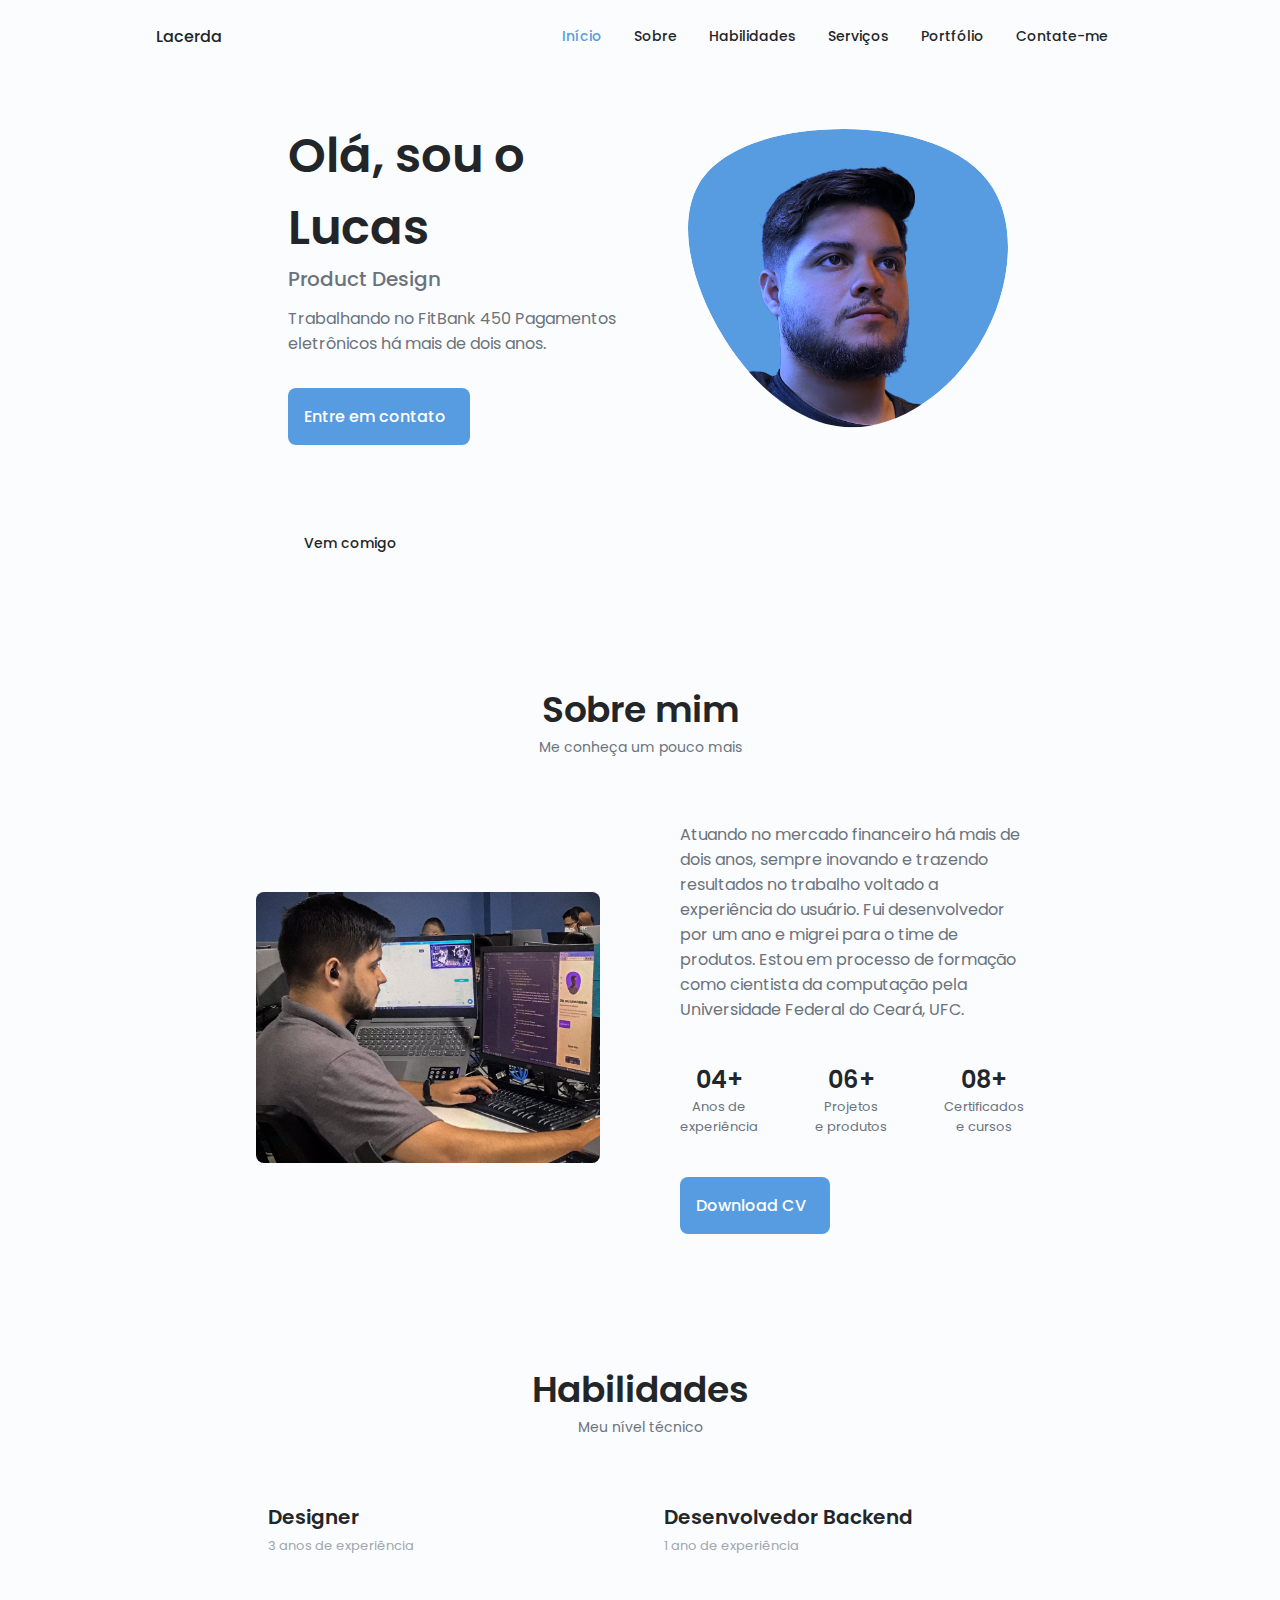
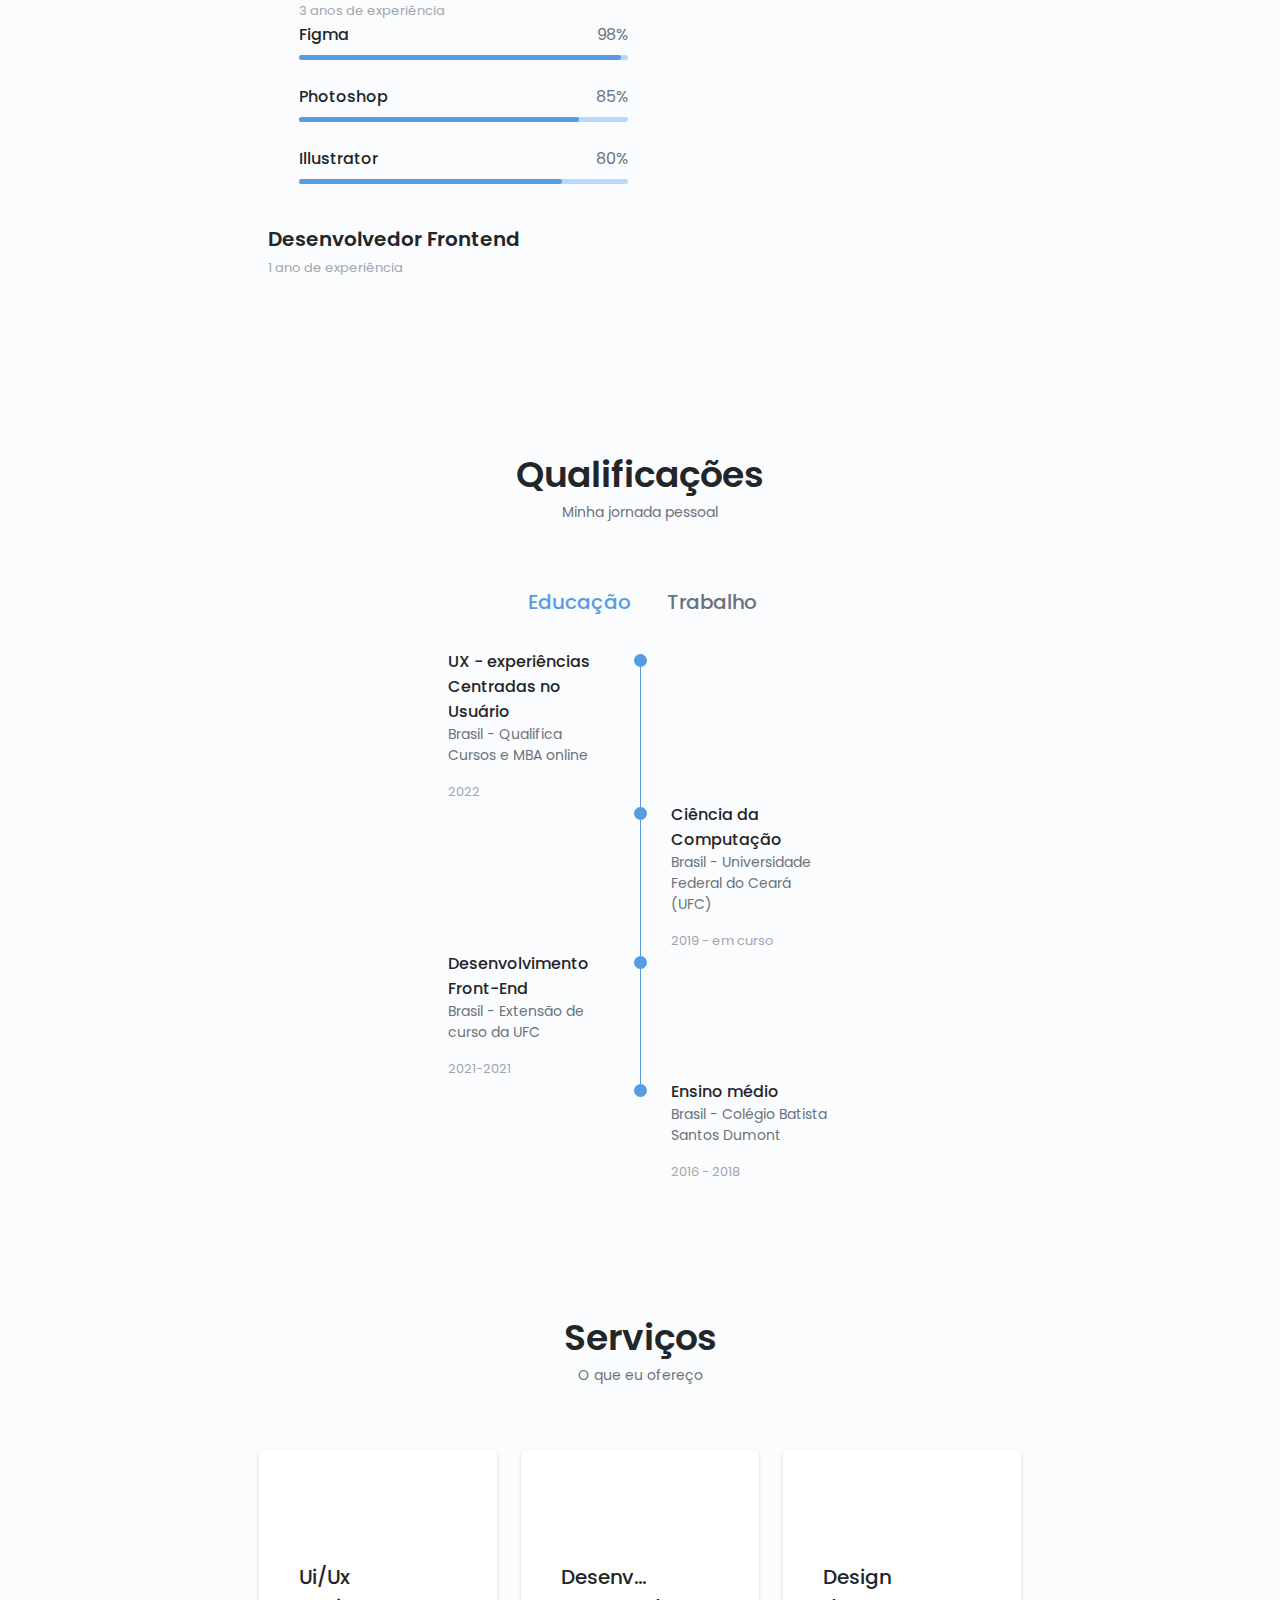
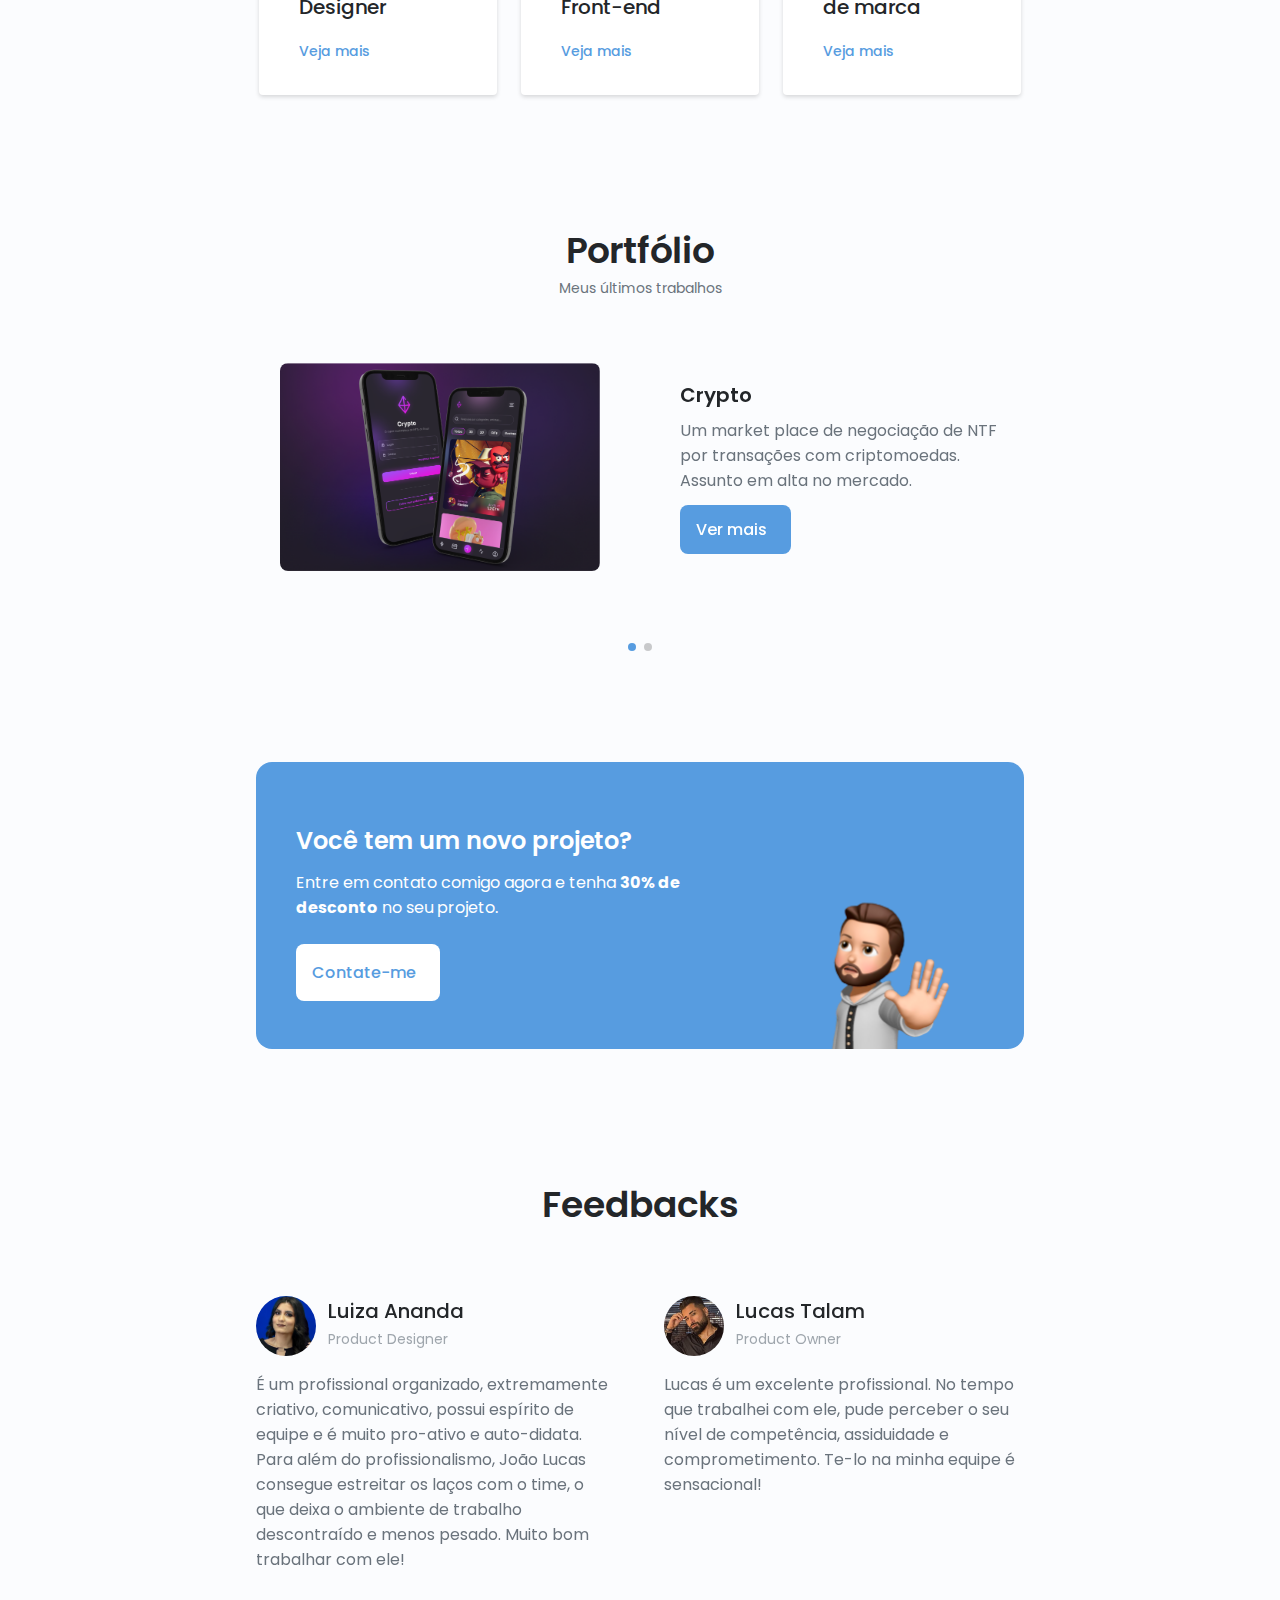
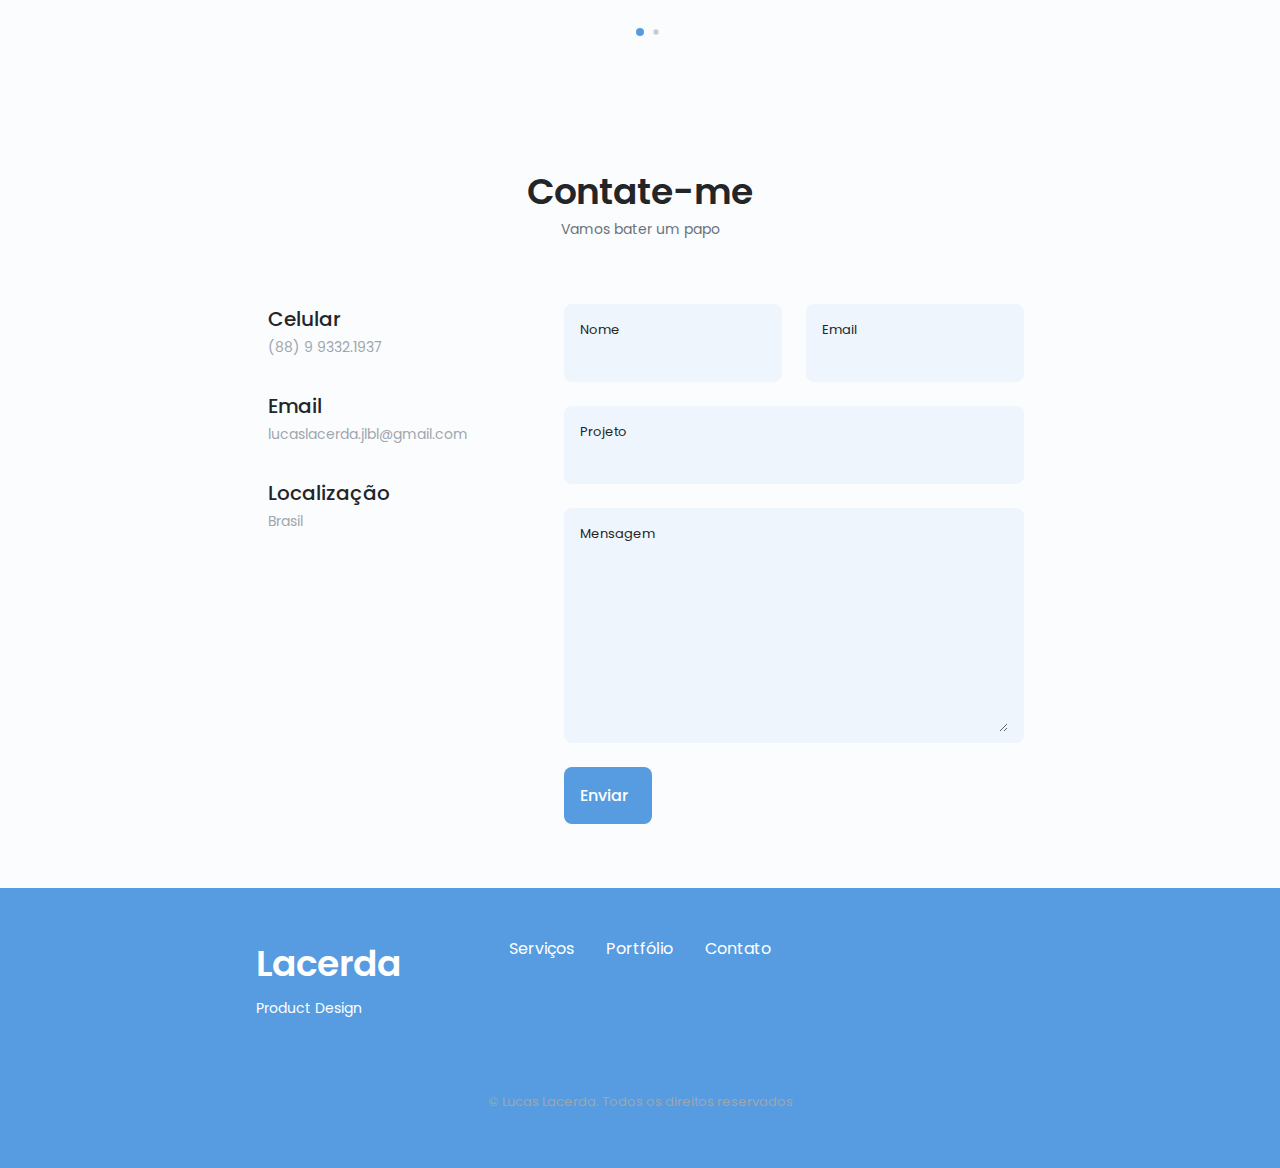
==== commit 0c513795: "Correção de loop nas setagens automáticas das linguas" ====
--- a/index.html
+++ b/index.html
@@ -19,7 +19,7 @@
         <meta name="twitter:creator" content="@ISO__7" />
         <meta property="facebook-domain-verification" content="4e8781193d41646db7ab4e5667f530f8" />
         
-        <script>
+        <!-- <script>
             function getLanguage() {
             var userLang = navigator.language || navigator.userLanguage;
             return userLang;
@@ -29,12 +29,13 @@
 
                 if (userLang === 'pt-br' || userLang === 'pt') {
                     window.location.href = 'https://www.lucaslacerda.tech/index.html';
-                } else {
+                } 
+                else {
                     window.location.href = 'https://www.lucaslacerda.tech/en/index.html';
                 }
             }
             redirectToLanguage();
-        </script>
+        </script> -->
         <!--==================== FAVICON ====================-->
         <link rel="shortcut icon" href="./assets/img/favicon.png" type="image/x-icon" />
         
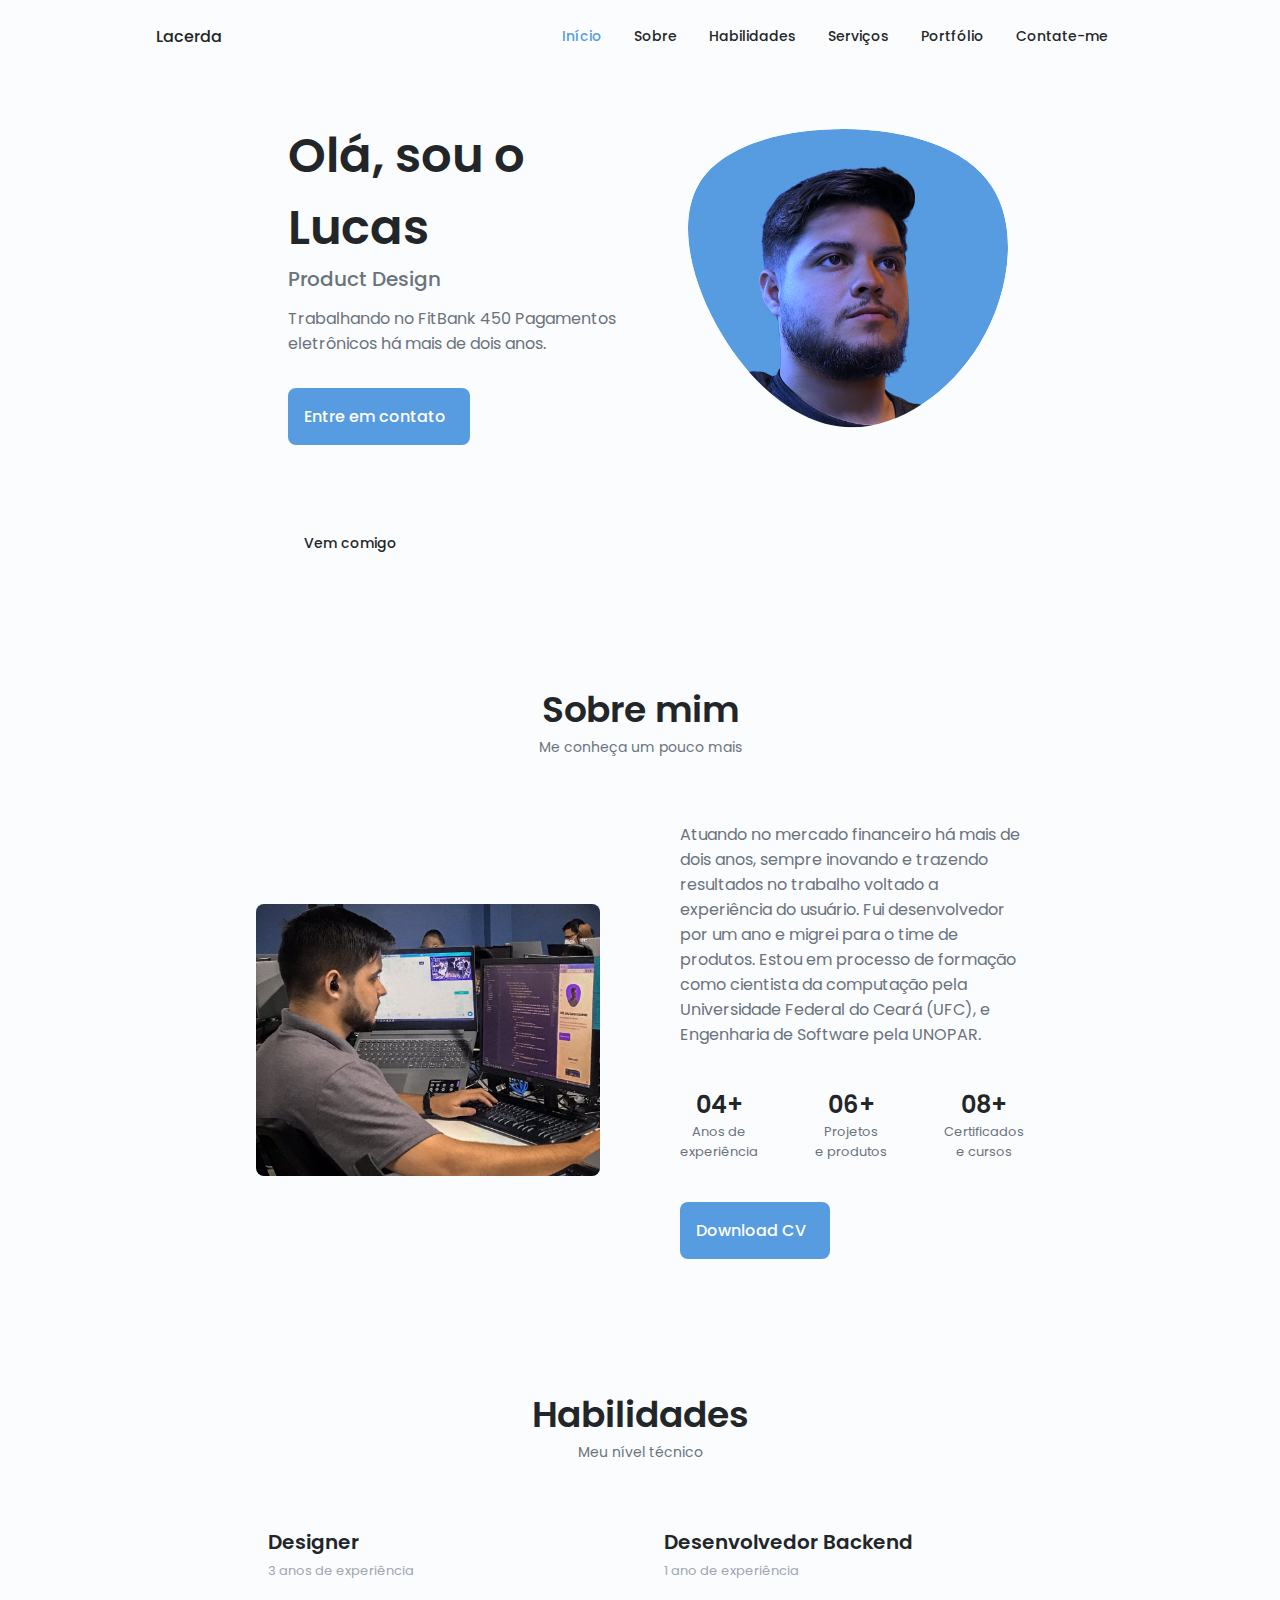
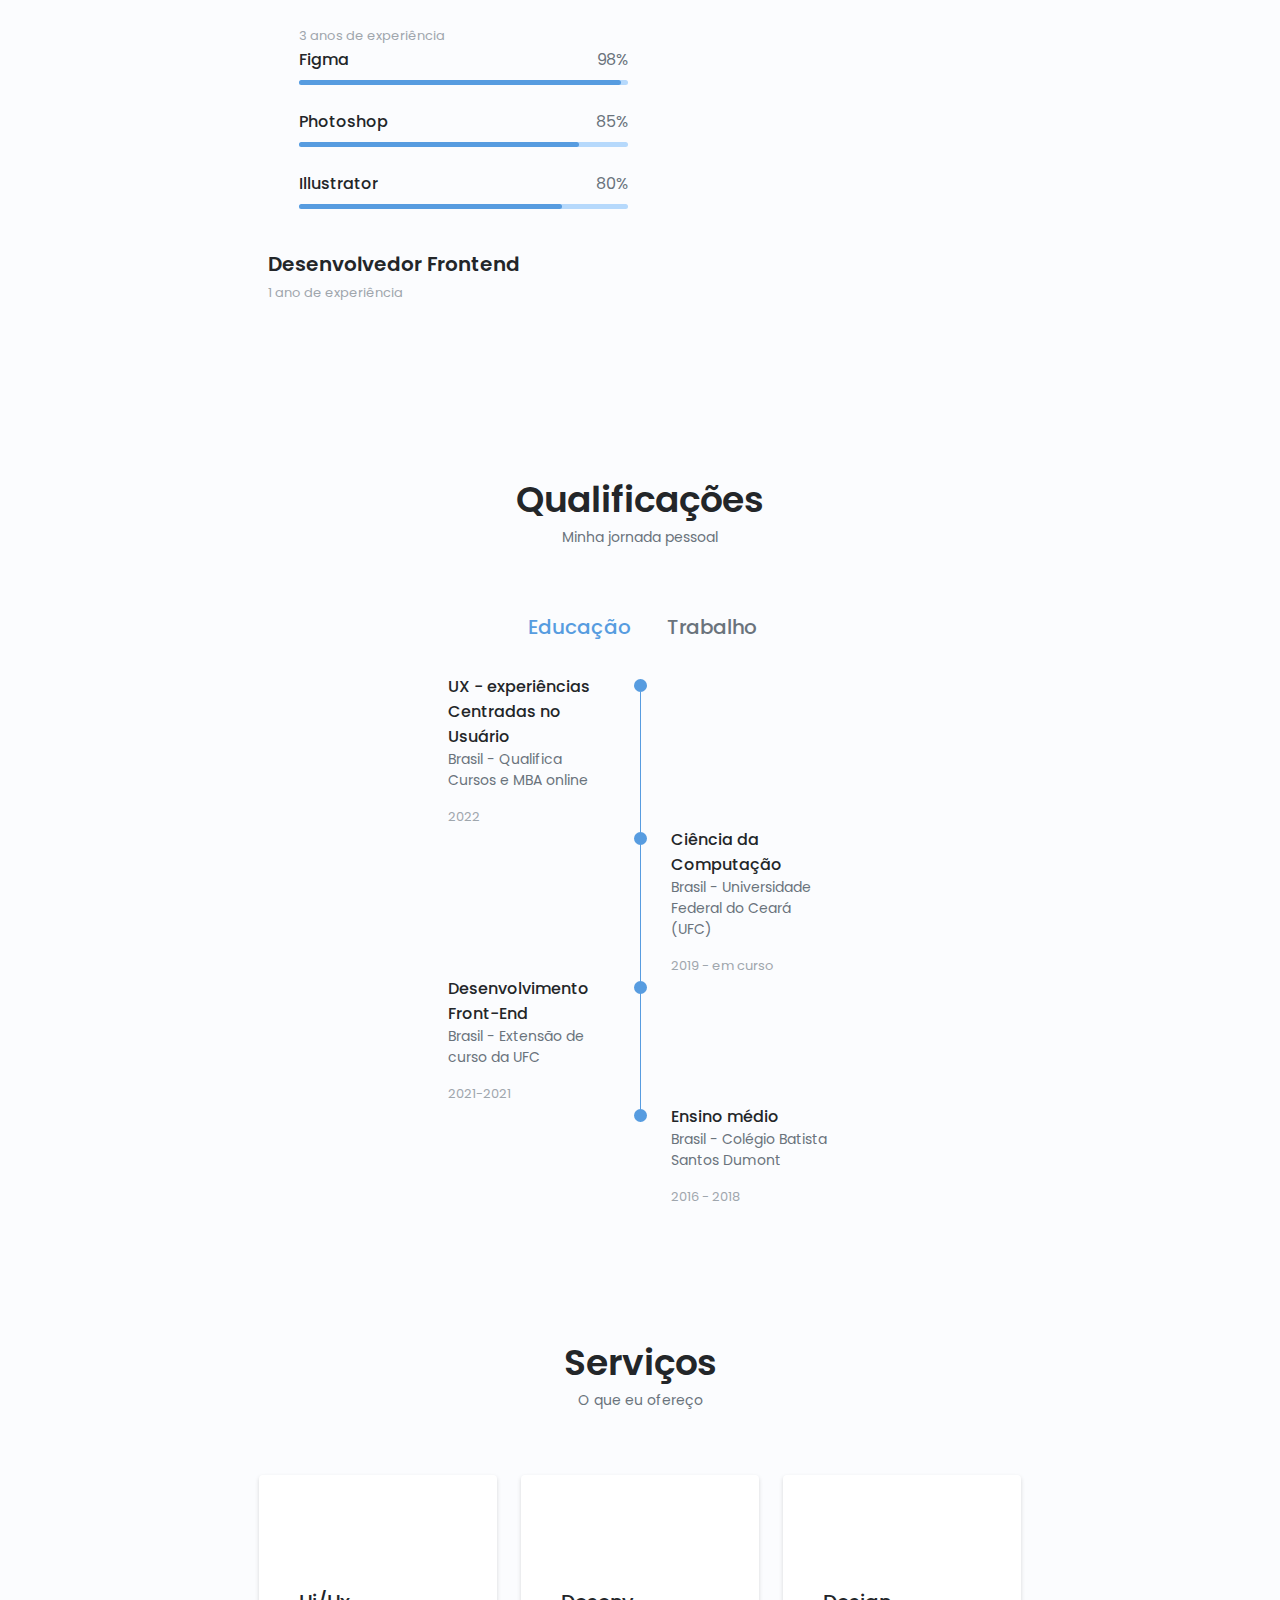
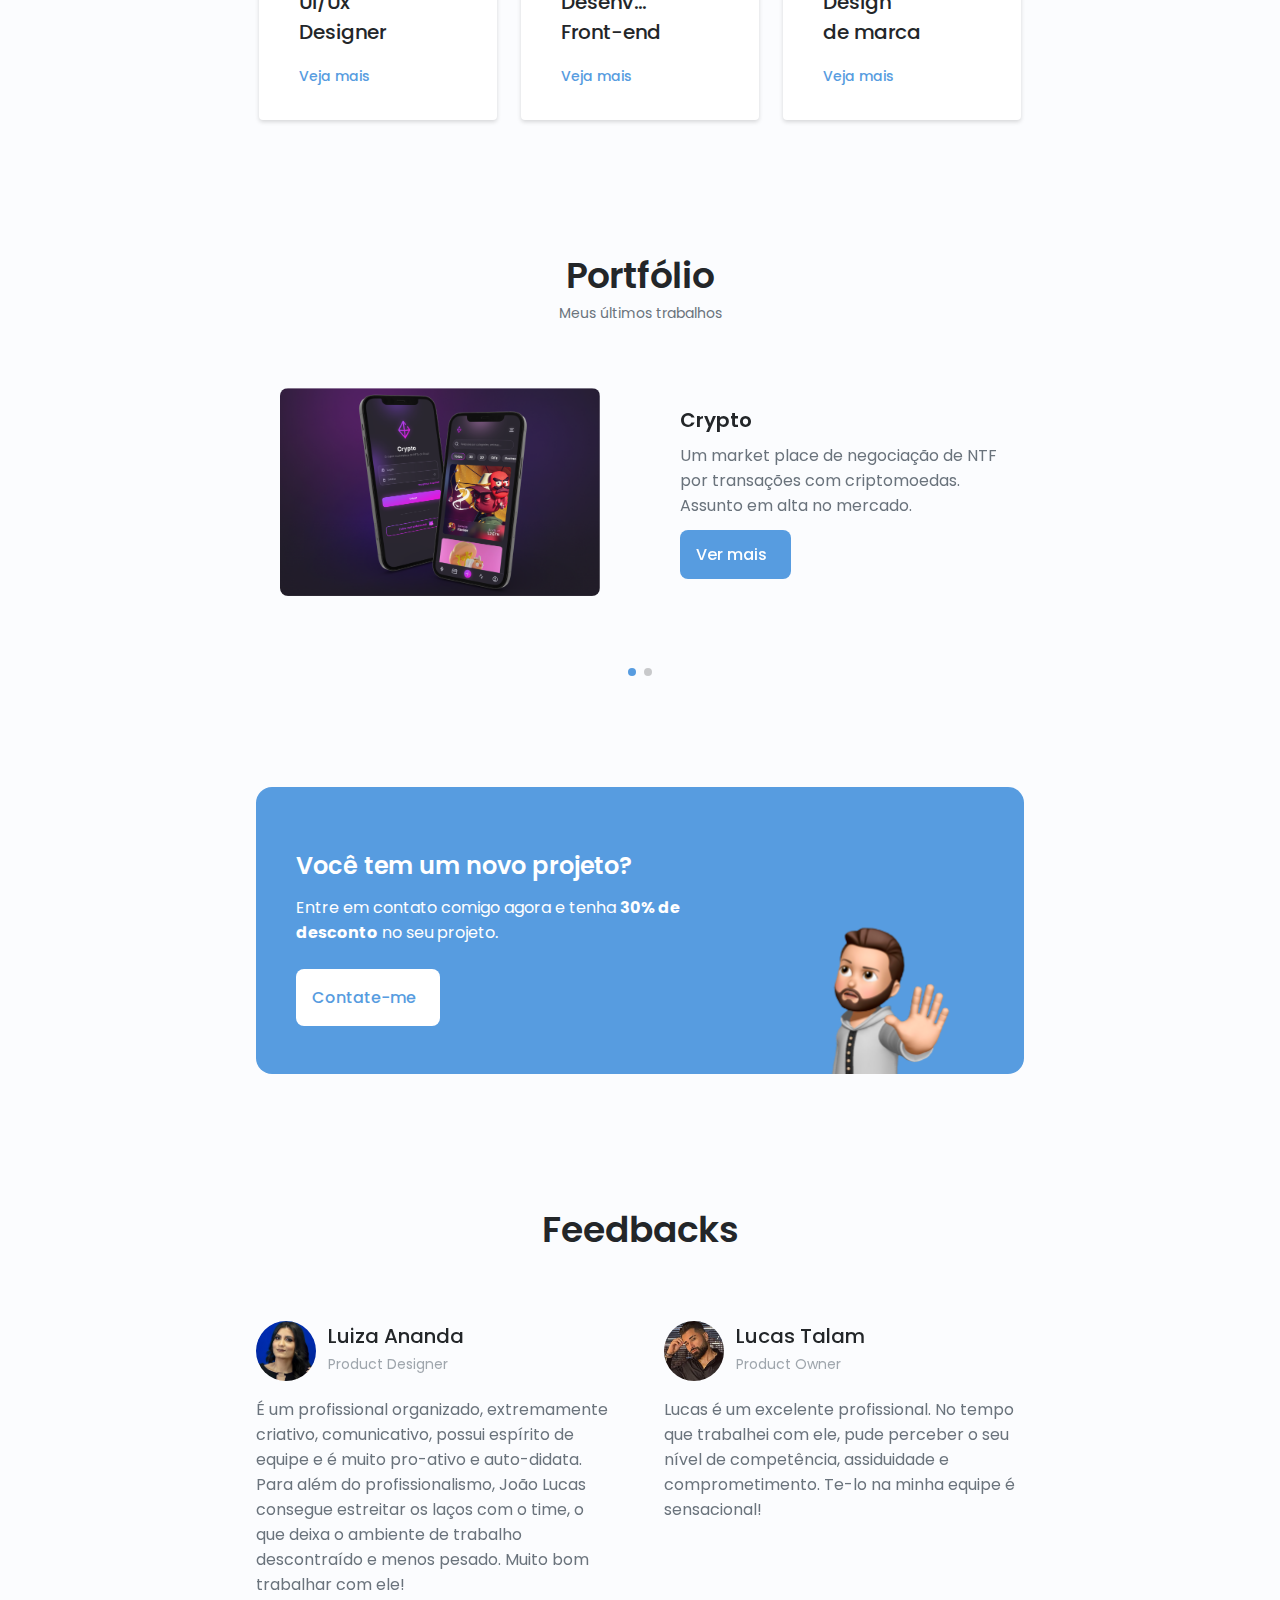
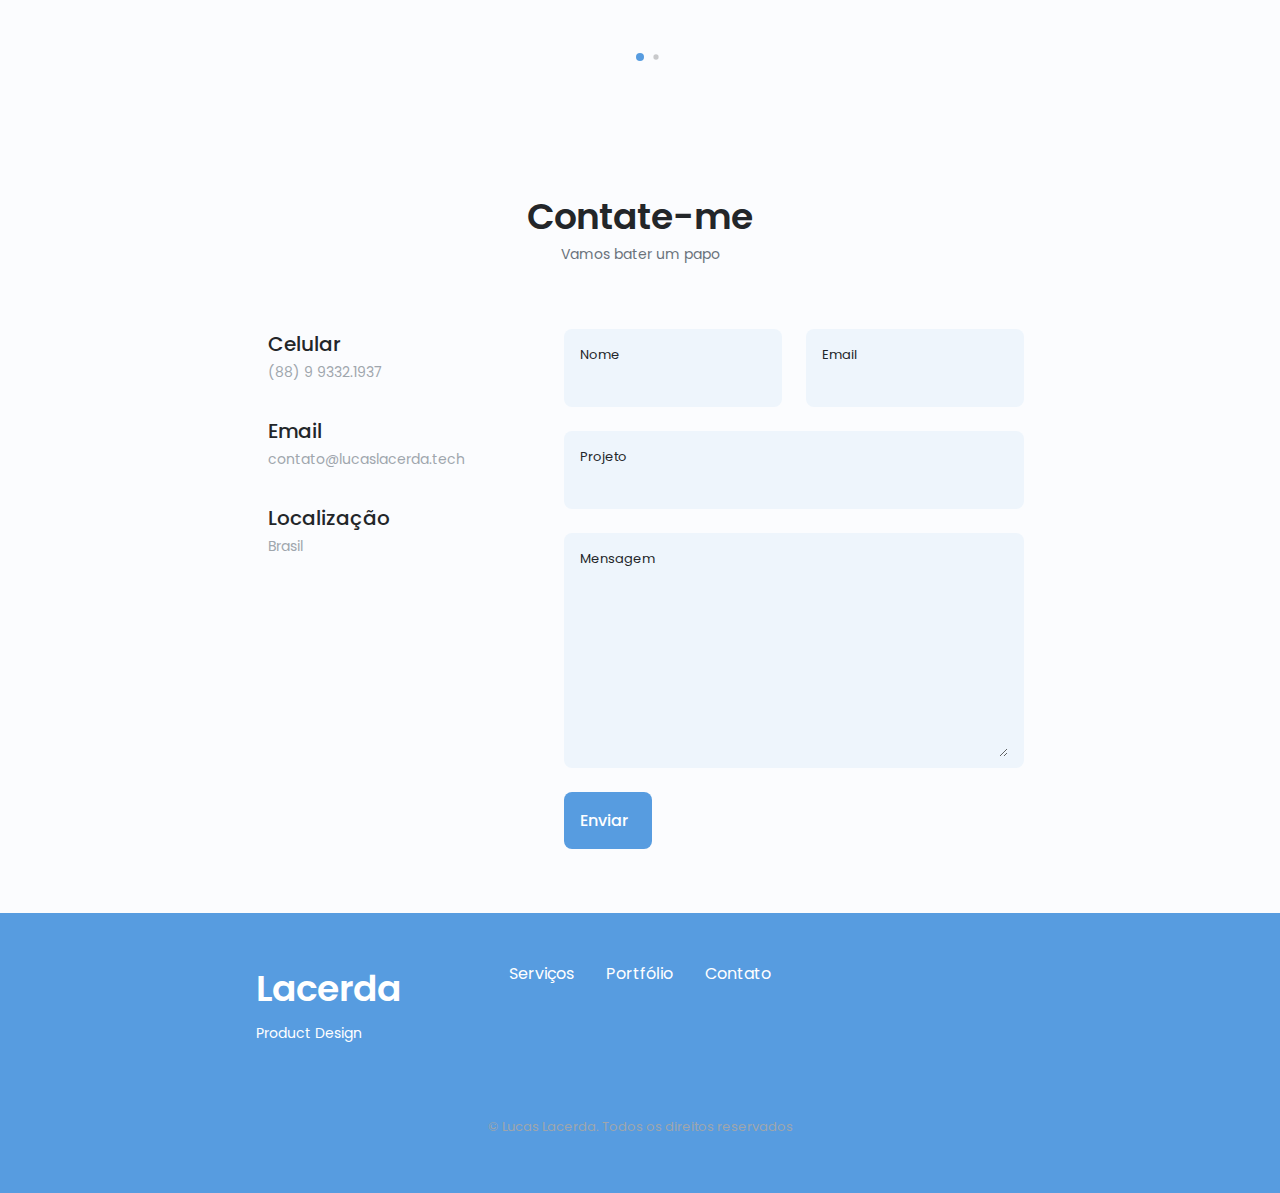
==== commit 62687dc2: "alterações pontuais necessárias" ====
--- a/index.html
+++ b/index.html
@@ -13,7 +13,7 @@
         <meta property="og:image:height" content="640" />
         <meta property="og:url" content="https://lucaslacerda.tech" />
         <meta property="og:site_name" content="Lucas Lacerda" />
-        <meta property="og:image" content="https://github.com/lucaslacerdaa/Portfolio/blob/main/assets/img/socialbanner2-simple.jpg?raw=true" />
+        <meta property="og:image" content="https://github.com/lucaslacerdaa/Portfolio/blob/main/assets/img/socialbanner-site.png?raw=true" />
         <meta name="twitter:card" content="summary" />
         <meta name="twitter:site" content="@lucaslacerda.tech" />
         <meta name="twitter:creator" content="@ISO__7" />
@@ -185,7 +185,7 @@
                     <div class="about__data">
                         <p class="about__description">
                             Atuando no mercado financeiro há mais de dois anos, sempre inovando e trazendo resultados no trabalho voltado a experiência do usuário. Fui desenvolvedor por um ano e migrei para o time de produtos.
-                            Estou em processo de formação como cientista da computação pela Universidade Federal do Ceará, UFC.
+                            Estou em processo de formação como cientista da computação pela Universidade Federal do Ceará (UFC), e Engenharia de Software pela UNOPAR.
                         </p>
 
                         <div class="about__info">
@@ -873,7 +873,7 @@
                             <i class="uil uil-envelope contact__icon"></i>
                             <div>
                                 <h3 class="contact__title">Email</h3>
-                                <span class="contact__subtitle">lucaslacerda.jlbl@gmail.com</span>
+                                <span class="contact__subtitle">contato@lucaslacerda.tech</span>
                             </div>
                         </div>
 
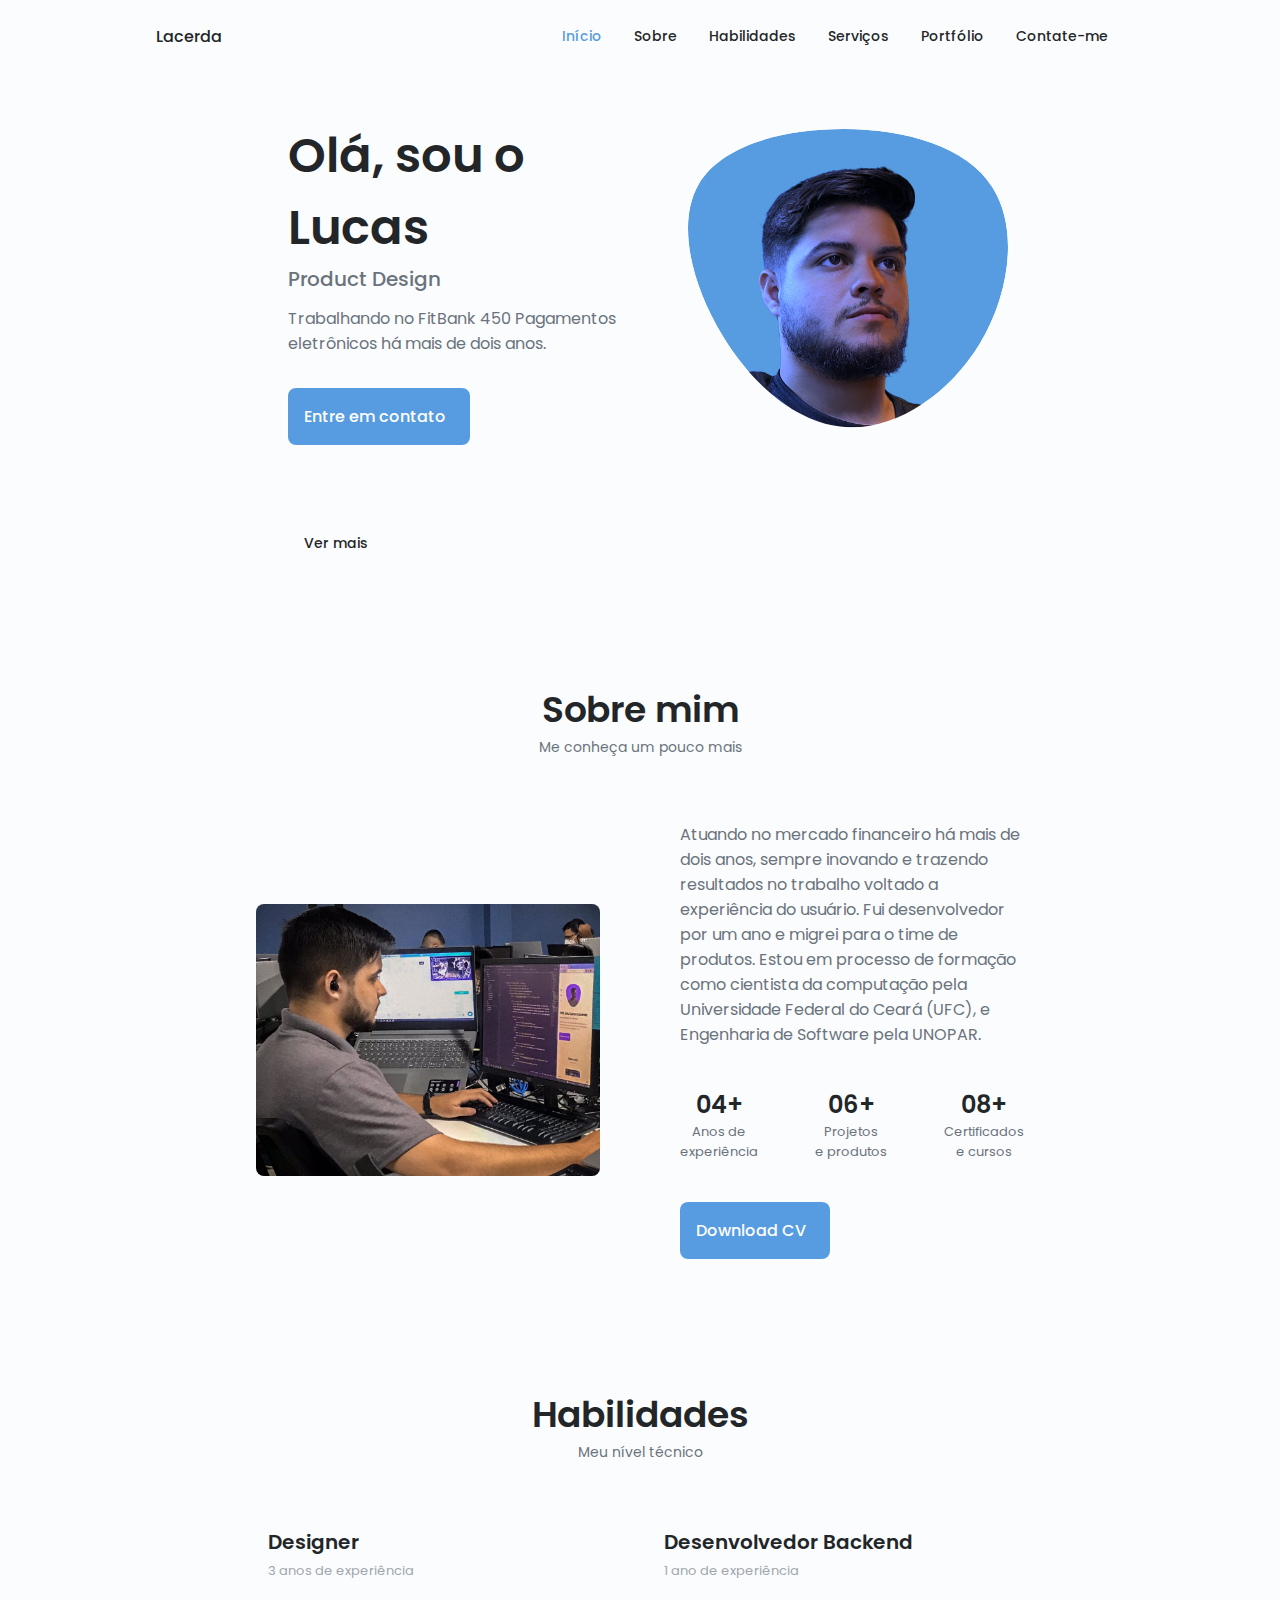
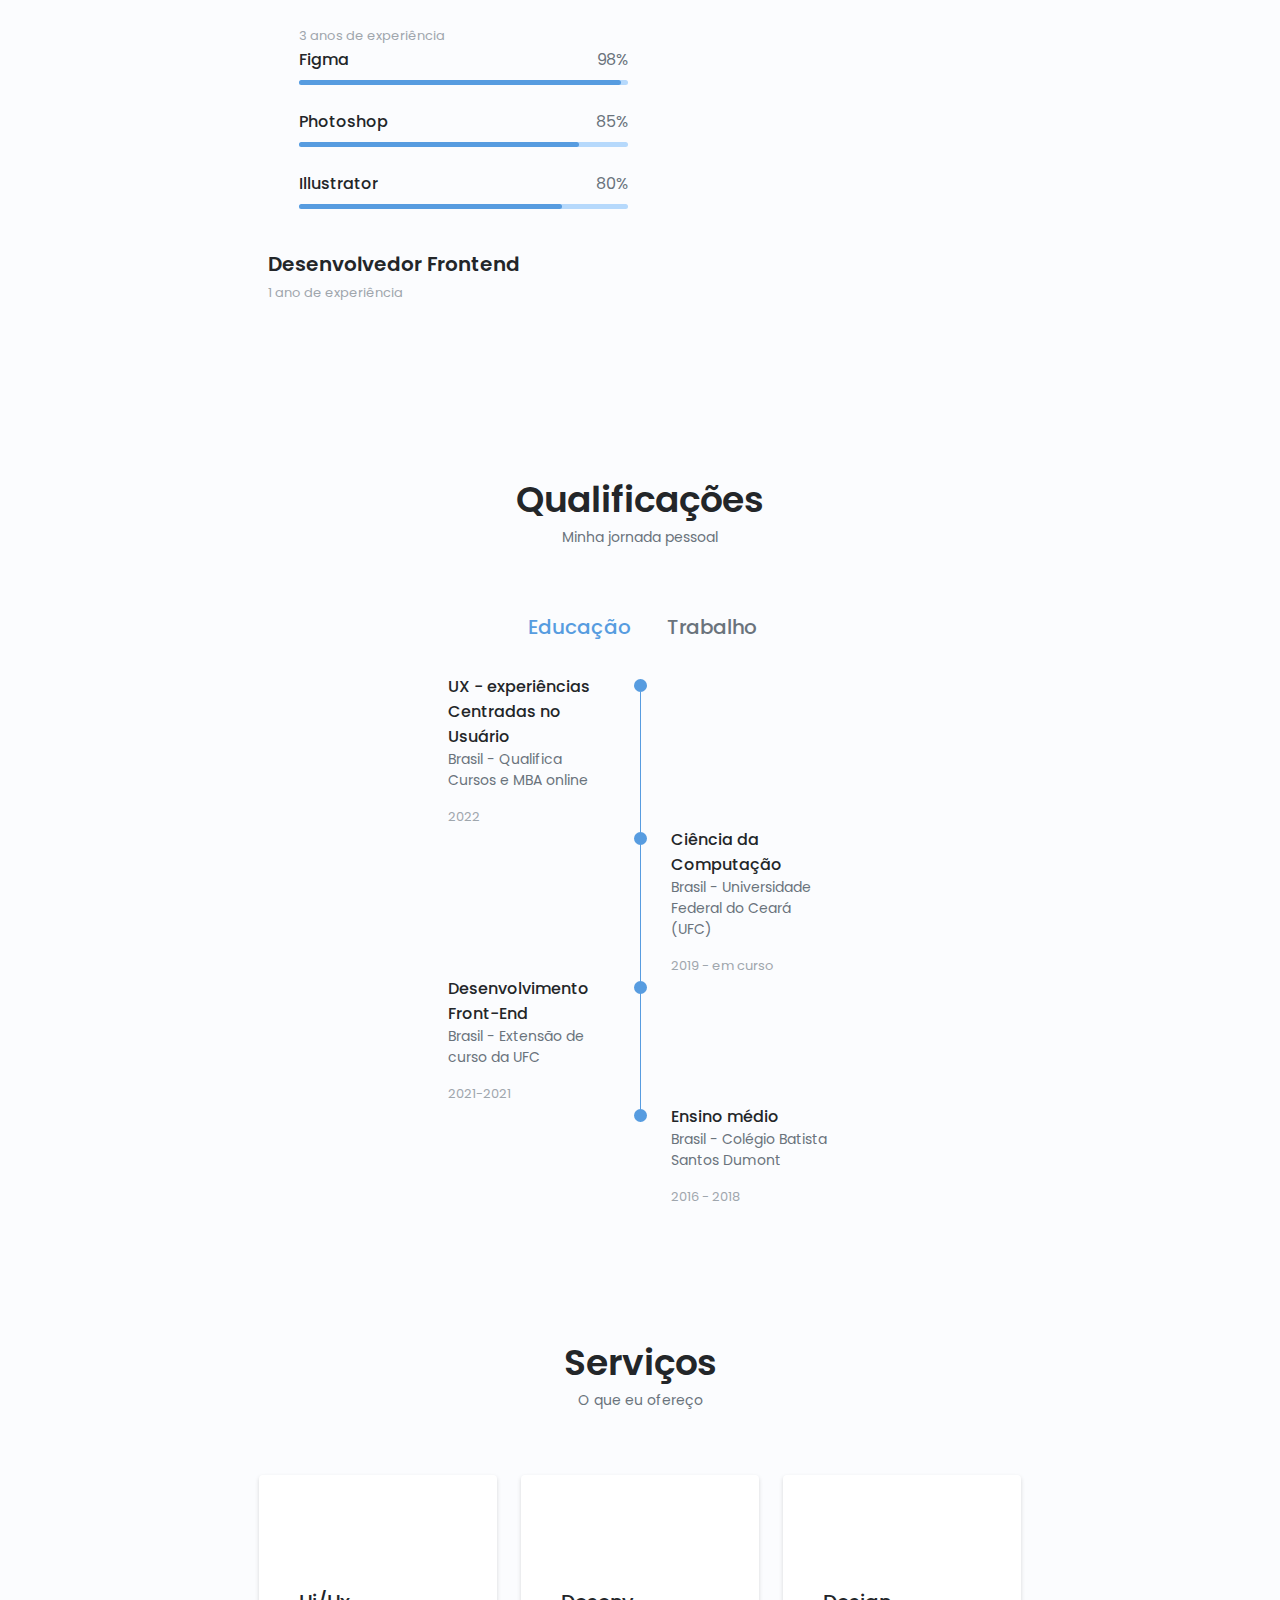
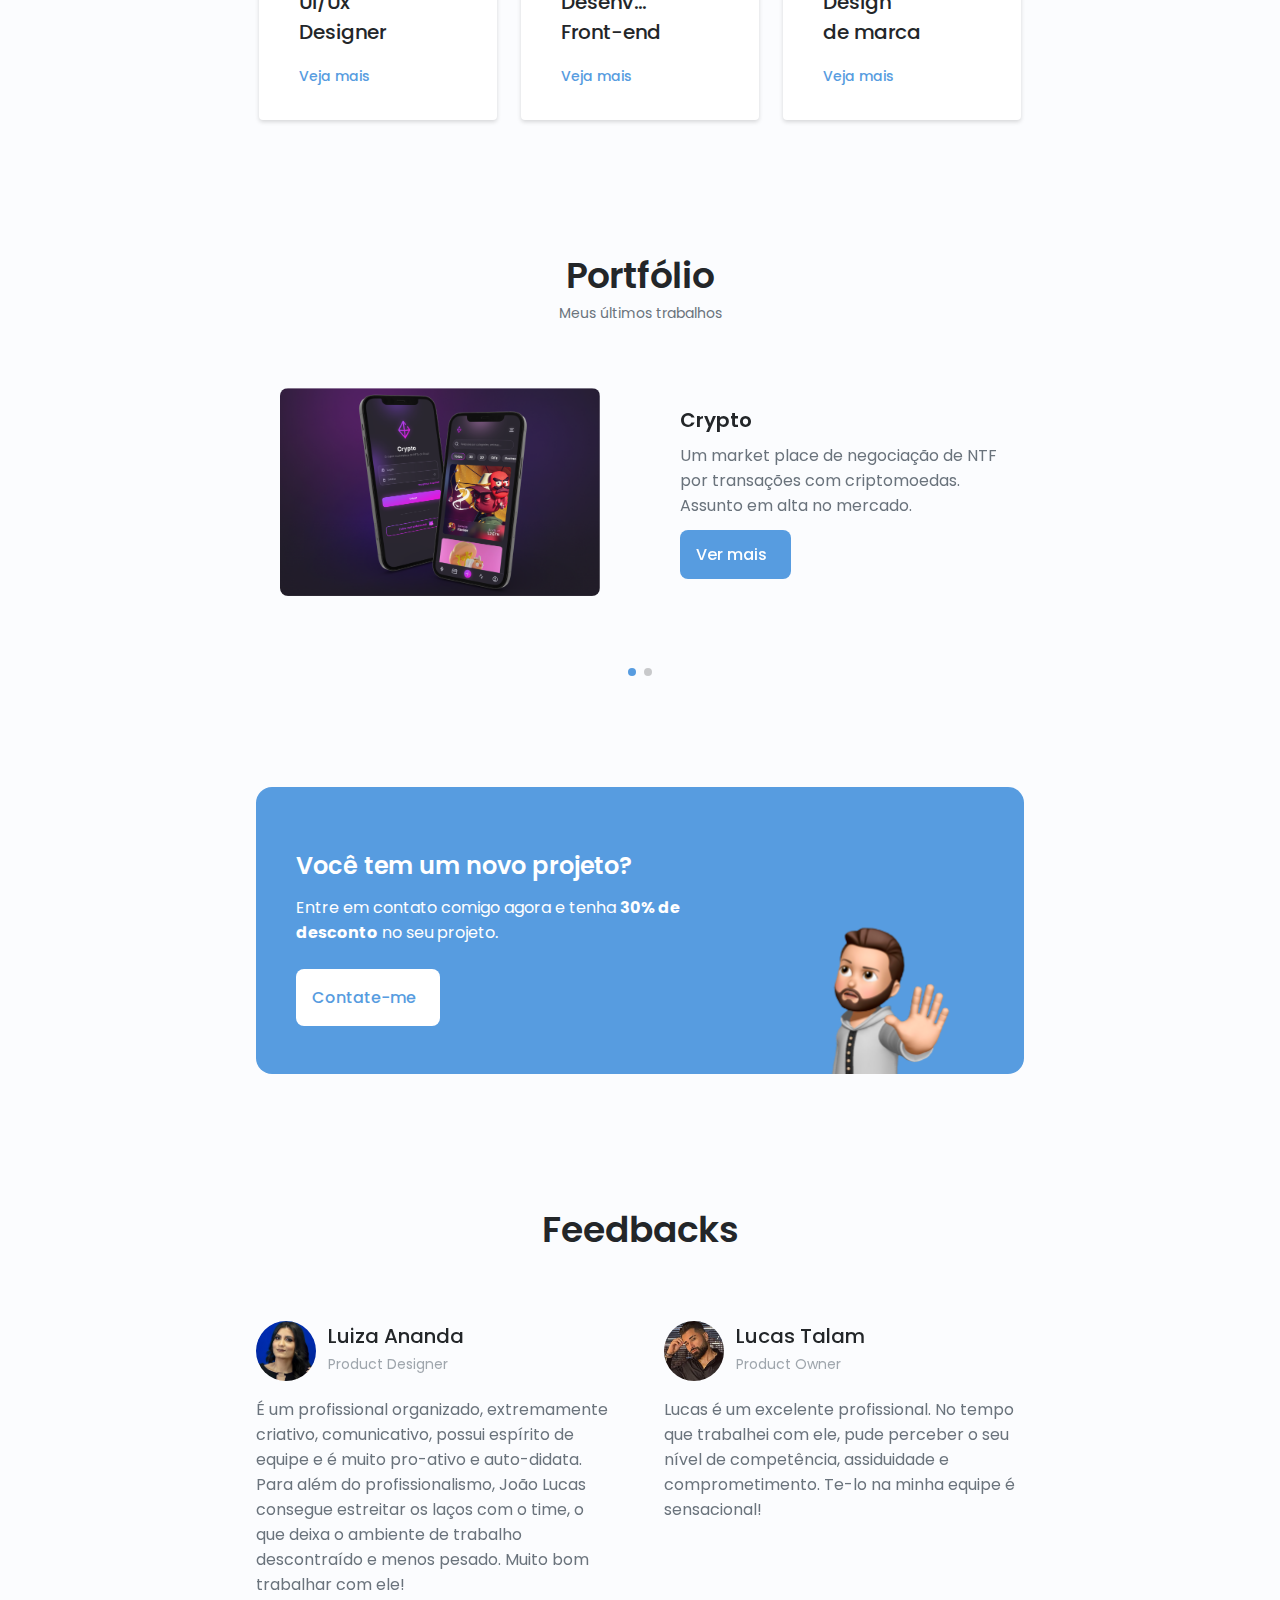
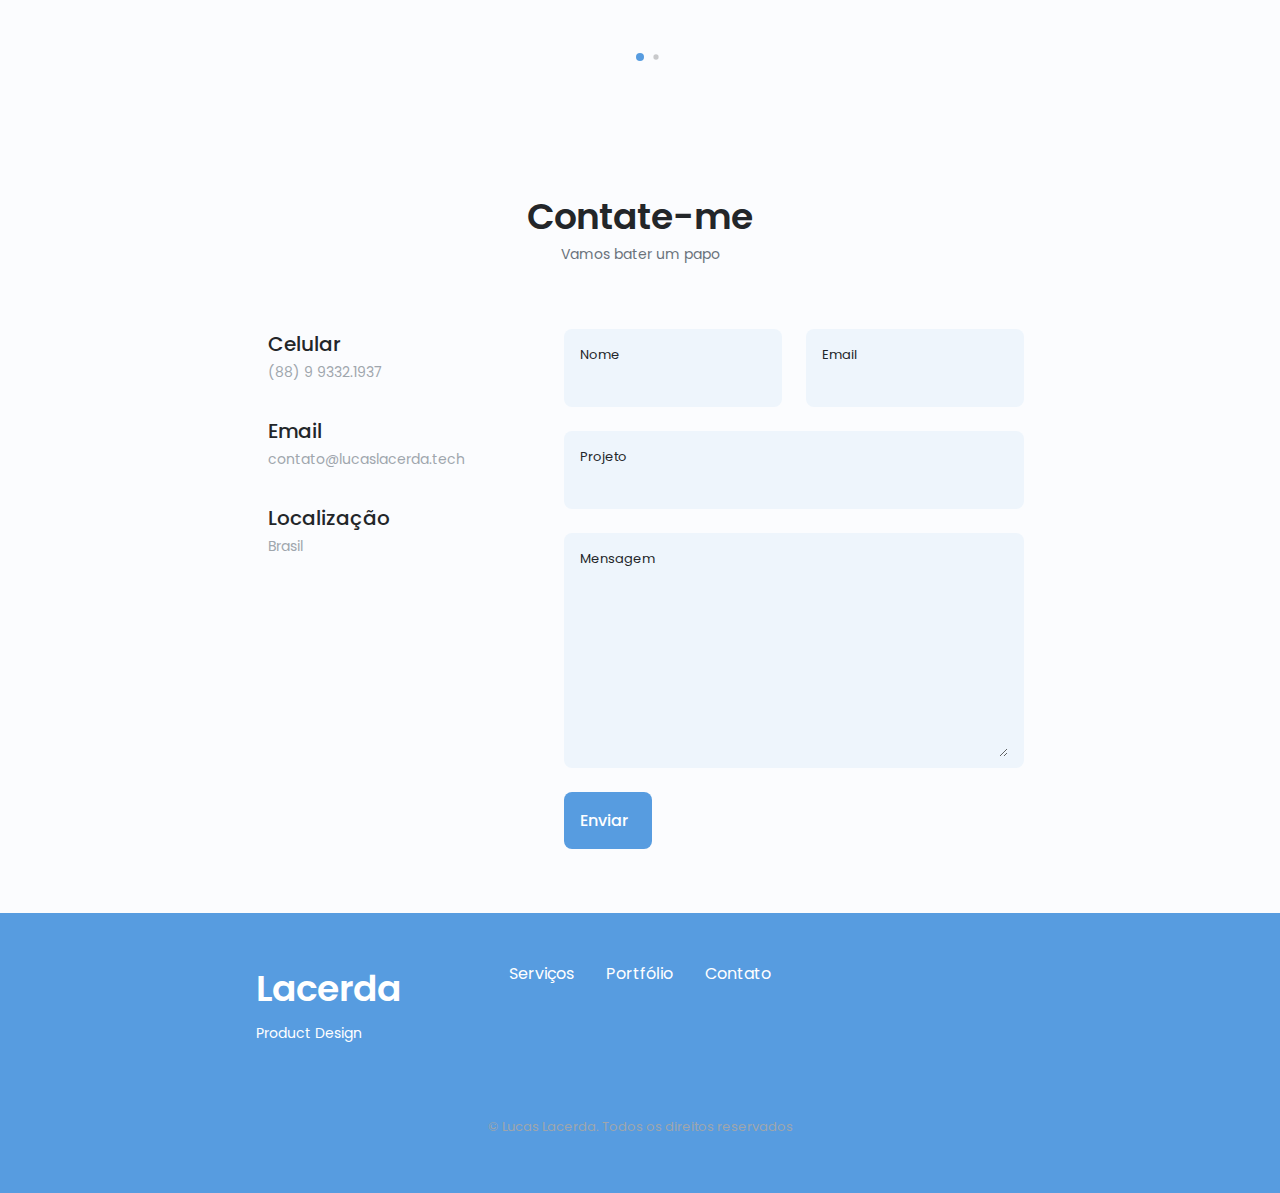
==== commit 637a413a: "ajustes na página The Problem (part1 - refinamento)" ====
--- a/index.html
+++ b/index.html
@@ -167,7 +167,7 @@
                     <div class="home__scroll">
                         <a href="#about" class="home__scroll-button button--flex">
                             <i class="uil uil-mouse-alt home__scroll-mouse"></i>
-                            <span class="home__scroll-name">Vem comigo</span>
+                            <span class="home__scroll-name">Ver mais</span>
                             <i class="uil uil-arrow-down home__scroll-arrow"></i>
                         </a>
                     </div>
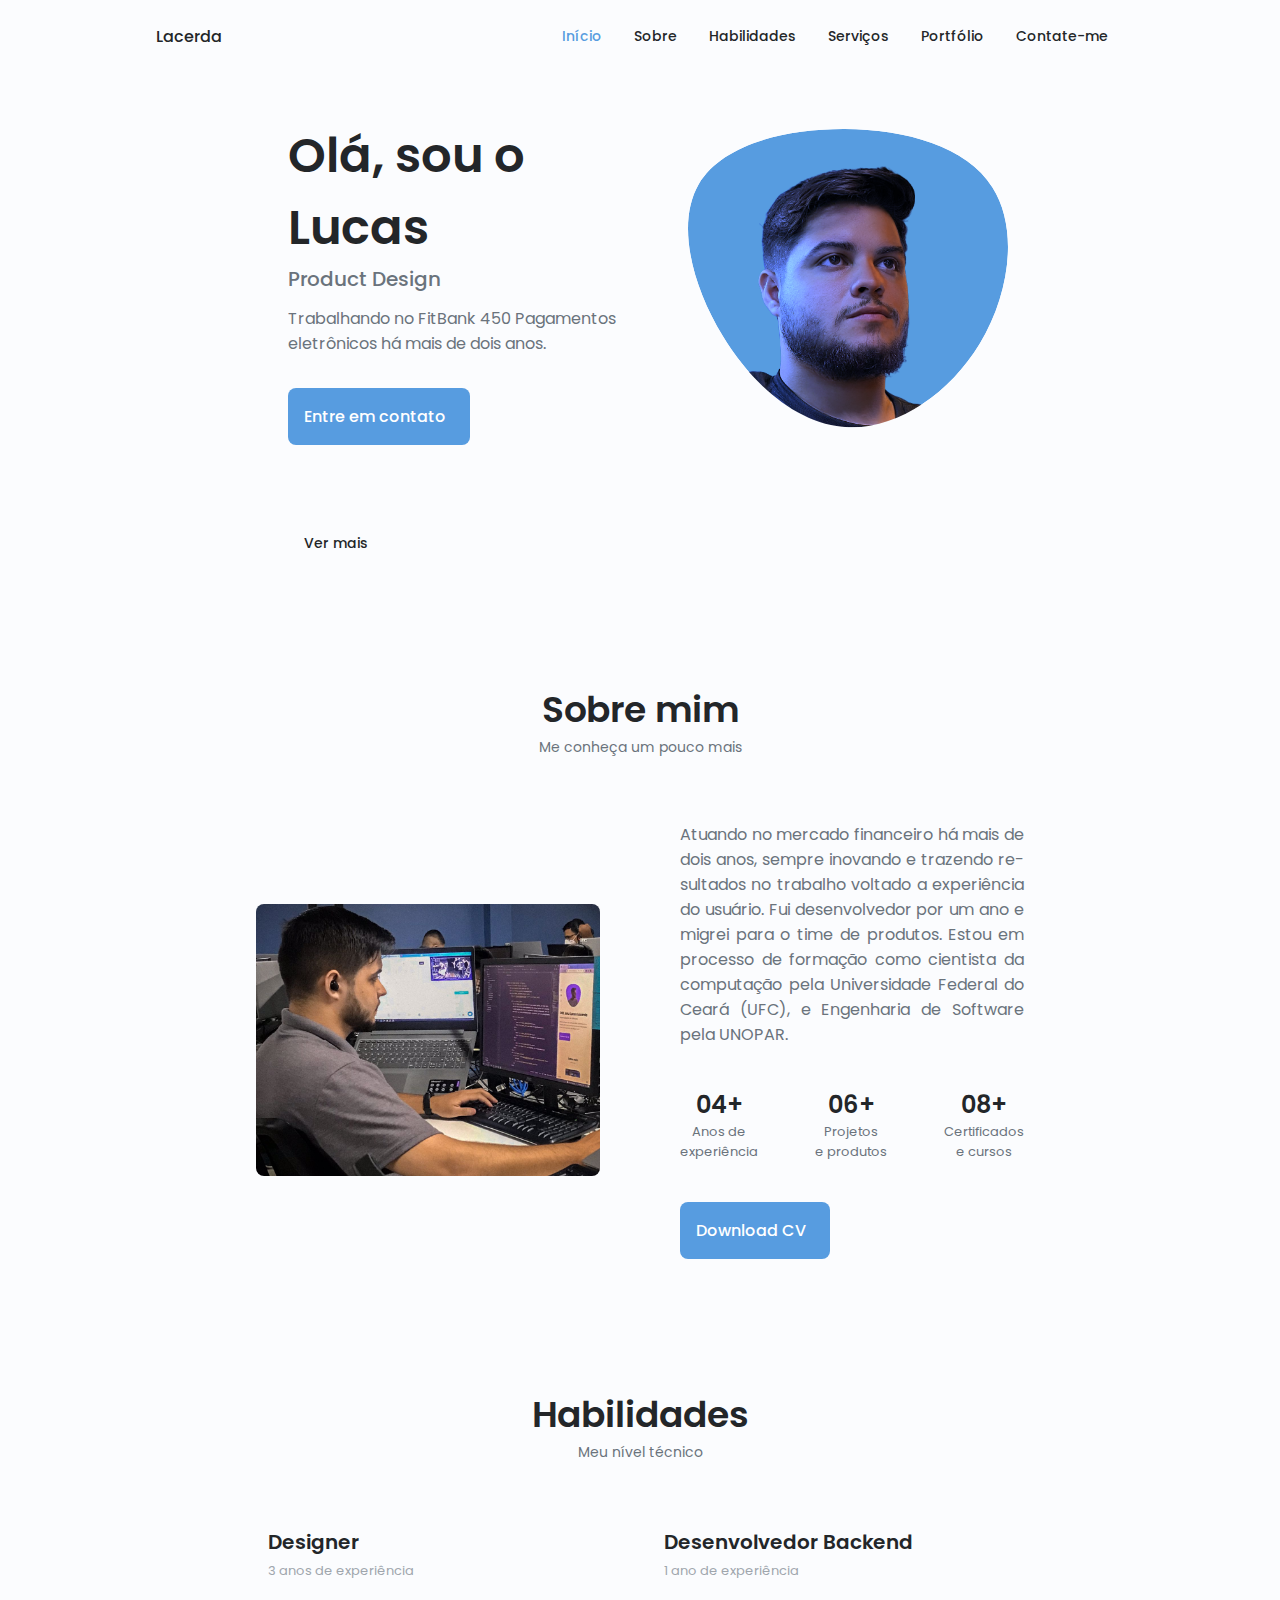
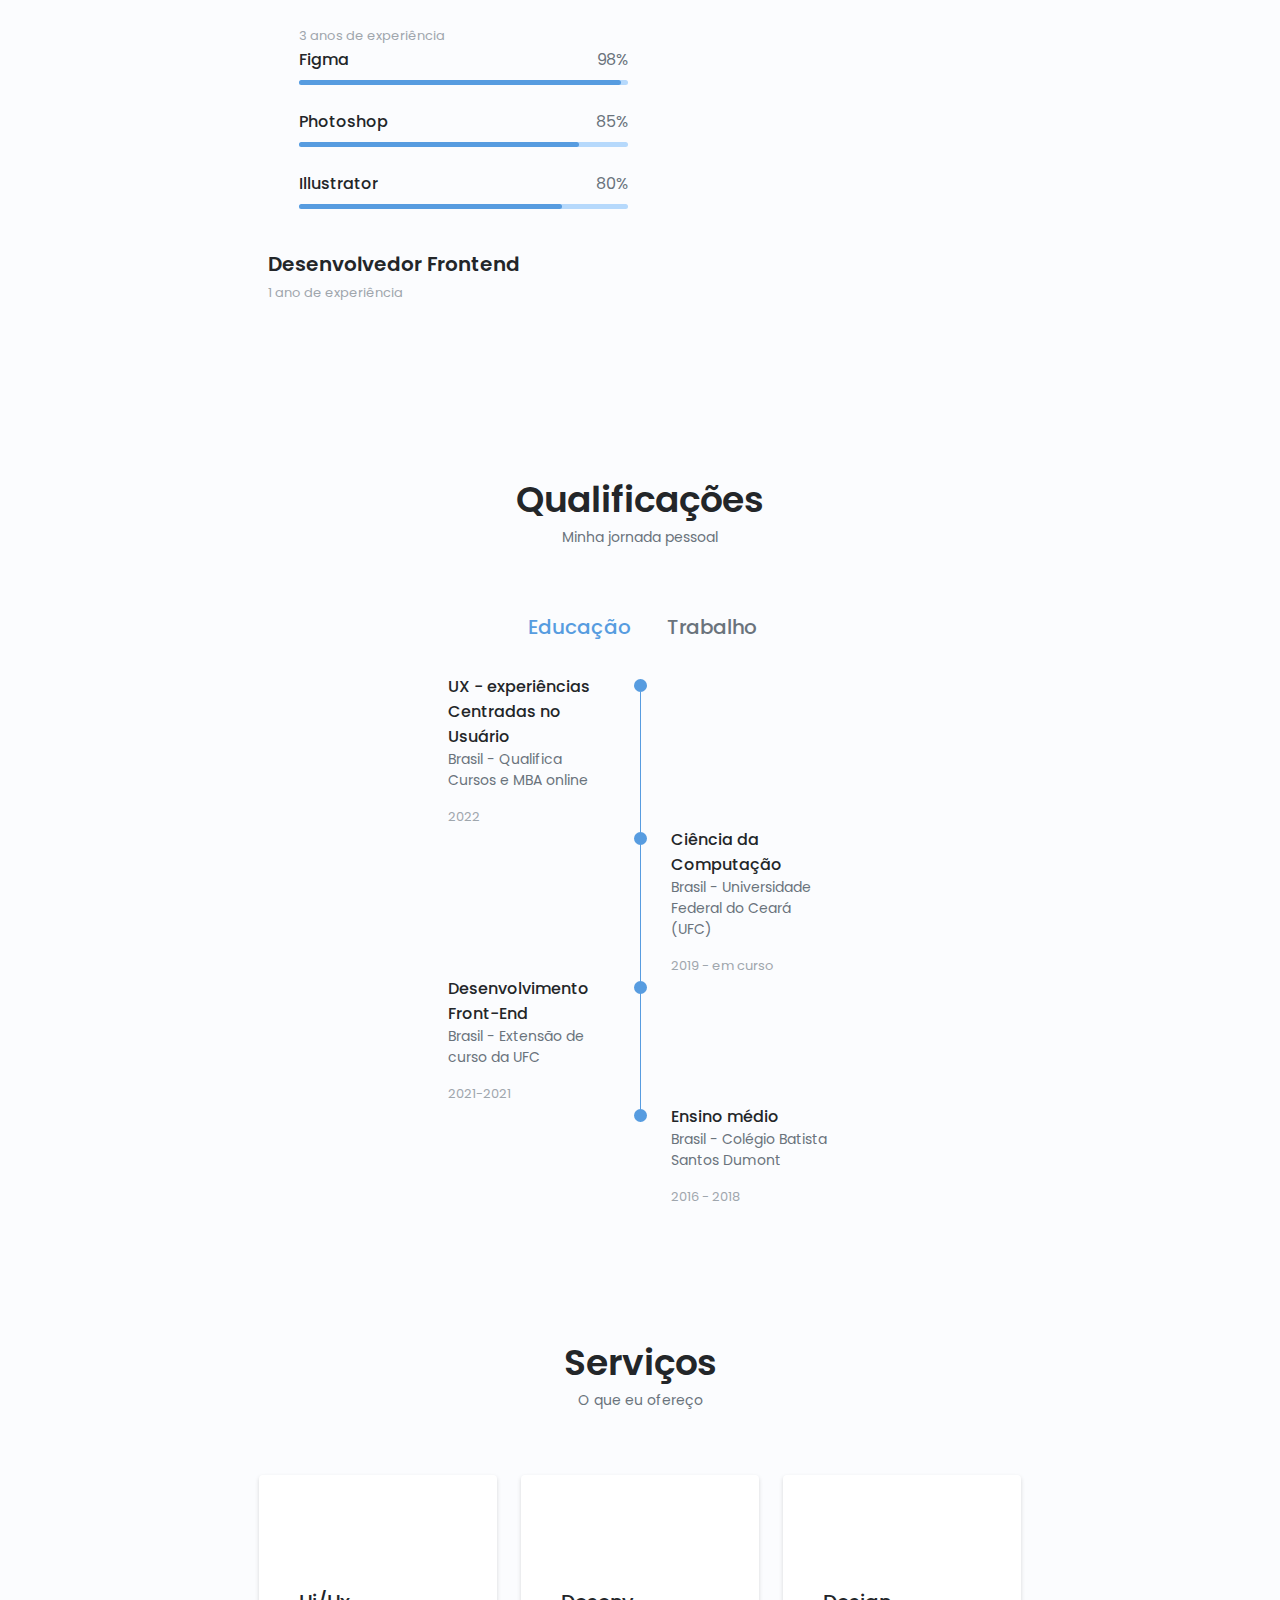
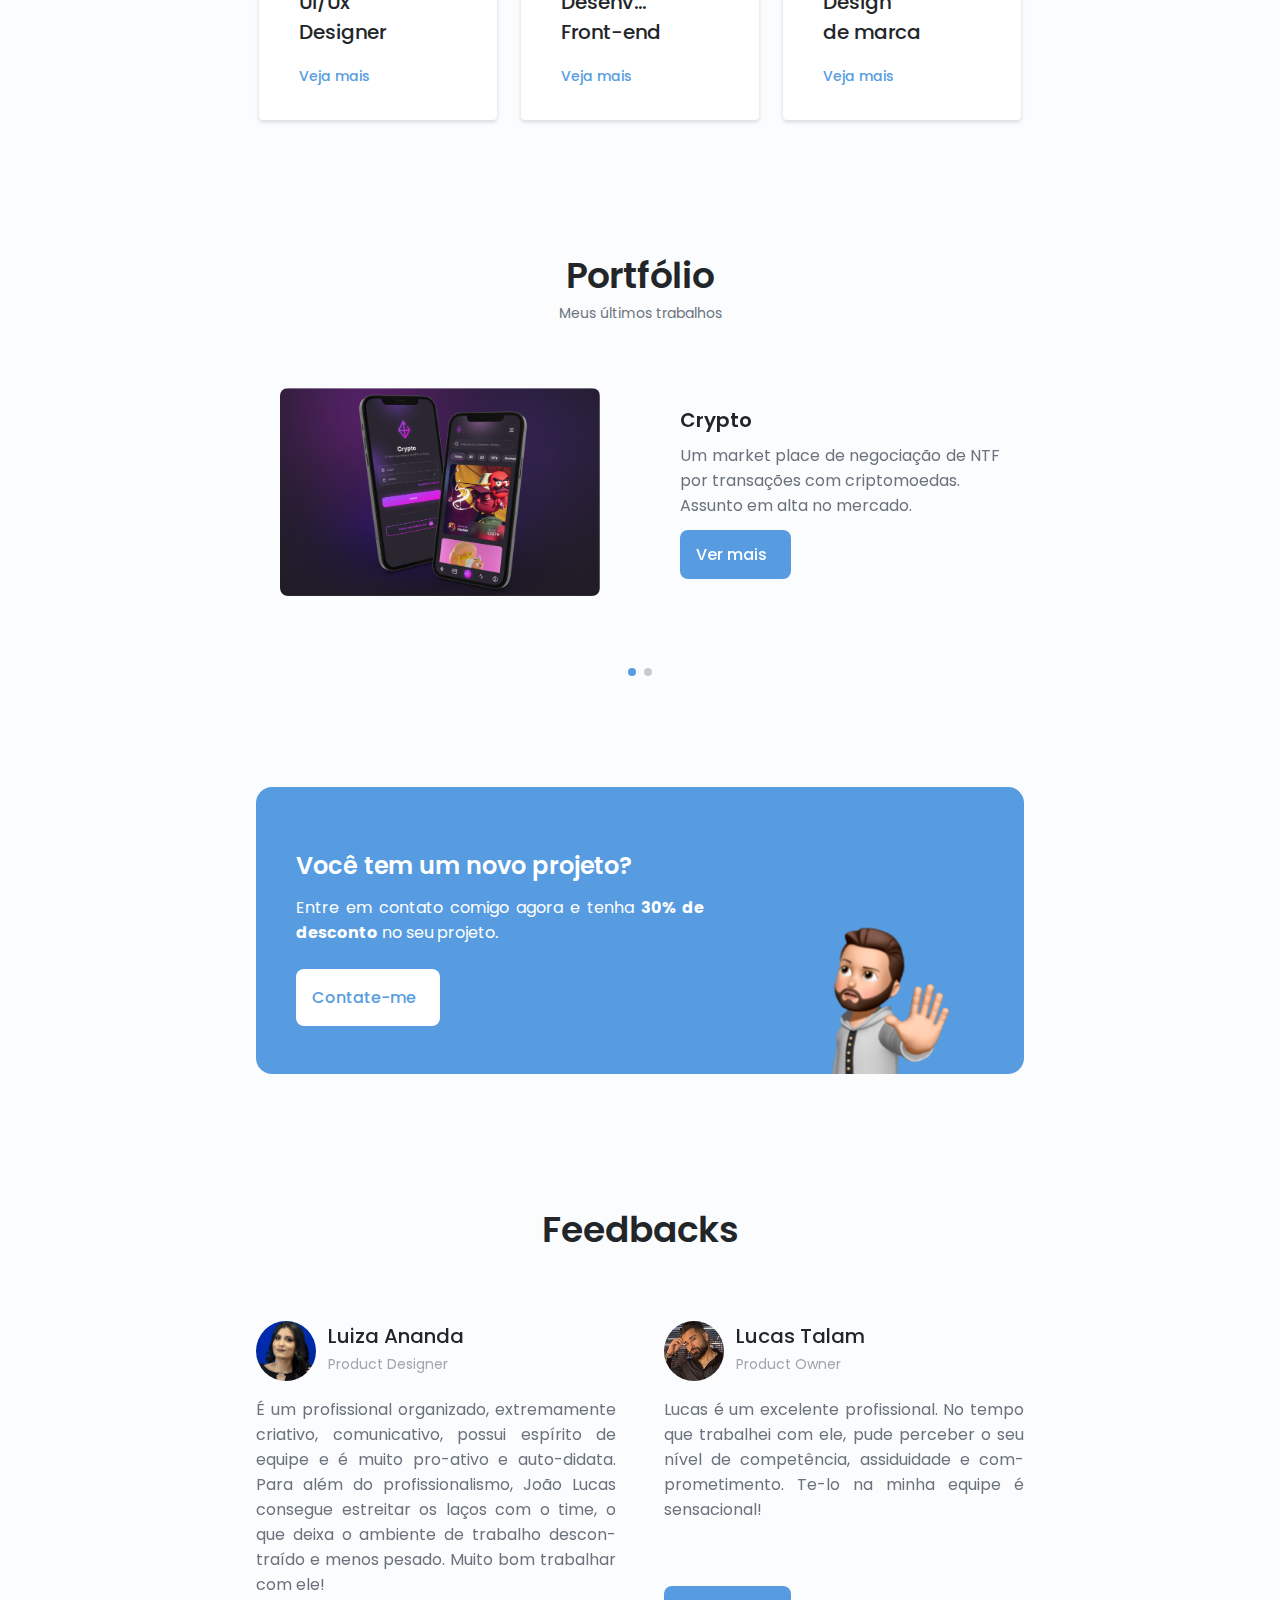
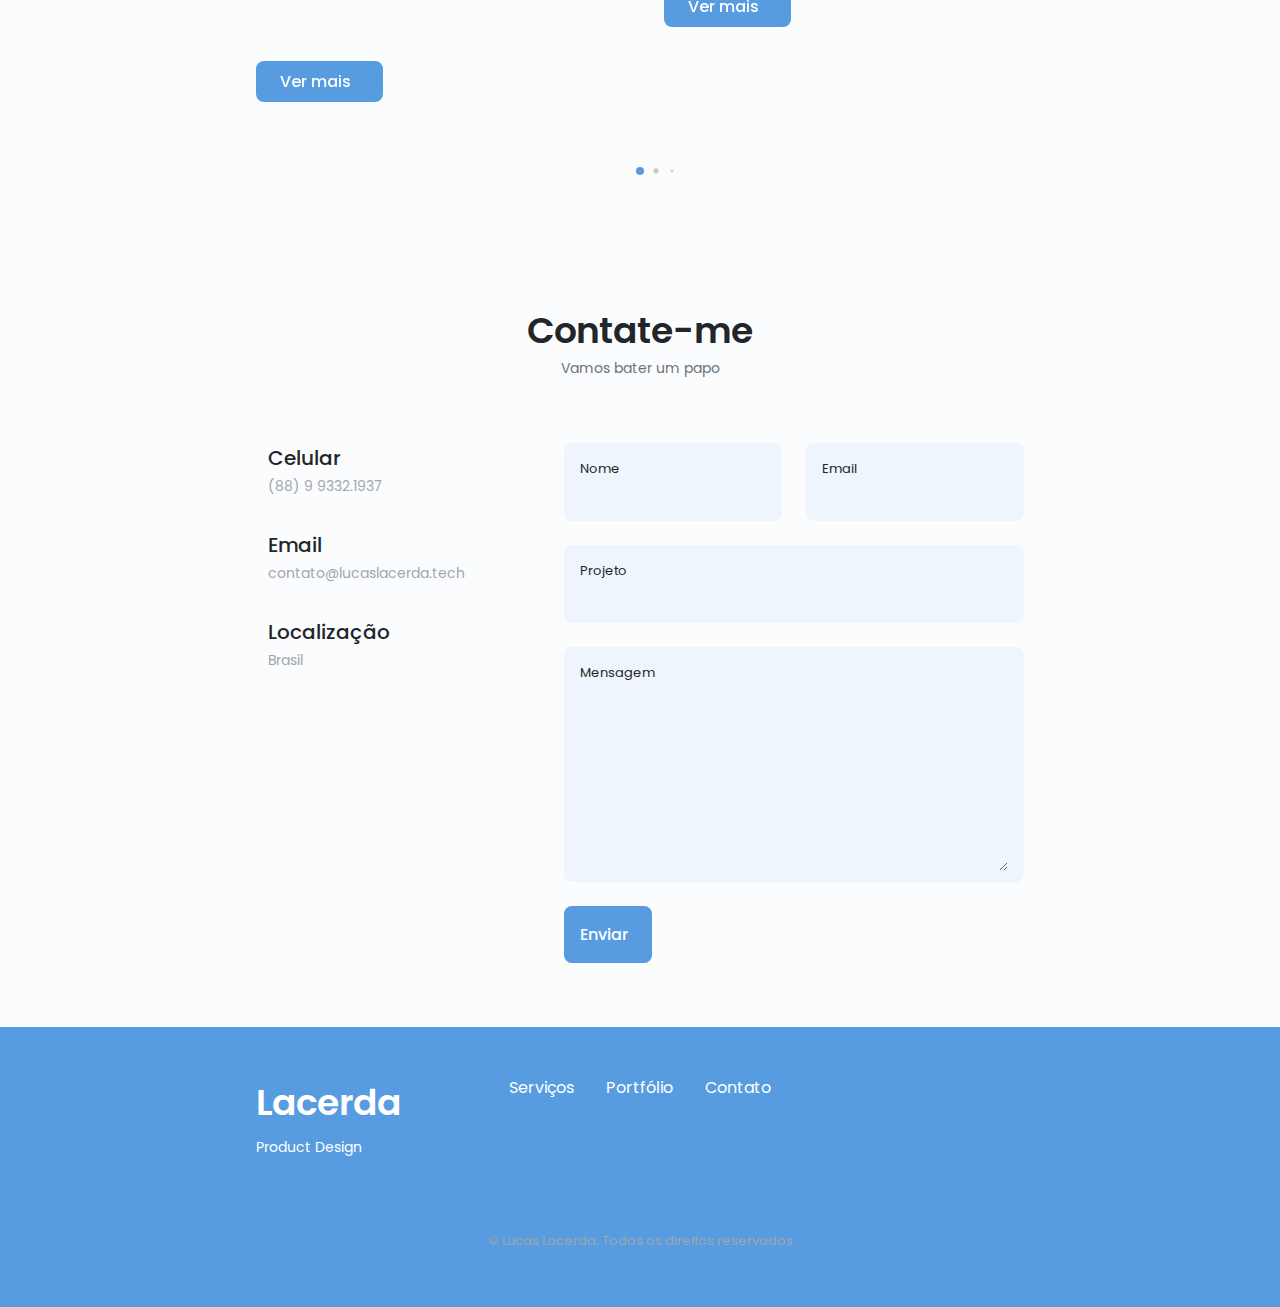
==== commit 75de0255: "mudanças pontuais" ====
--- a/index.html
+++ b/index.html
@@ -183,7 +183,7 @@
                     <img src="assets/img/about.png" alt="" class="about__img">
 
                     <div class="about__data">
-                        <p class="about__description">
+                        <p class="about__description" style="text-align: justify; hyphens: auto;">
                             Atuando no mercado financeiro há mais de dois anos, sempre inovando e trazendo resultados no trabalho voltado a experiência do usuário. Fui desenvolvedor por um ano e migrei para o time de produtos.
                             Estou em processo de formação como cientista da computação pela Universidade Federal do Ceará (UFC), e Engenharia de Software pela UNOPAR.
                         </p>
@@ -695,46 +695,46 @@
                 <div class="portfolio__container container swiper-container">
                     <div class="swiper-wrapper">
                         <!--=============== PORTFOLIO 1 ===============-->
+                        <!-- <div class="portfolio__content grid swiper-slide">
+                            <img src="assets/img/The Problem/01.png" alt="" class="portfolio__img">
+    
+                            <div class="portfolio__data">
+                                <h3 class="portfolio__title">The Problem</h3>
+                                <p class="portfolio__description"style="text-align: justify; hyphens: auto;">Vamos desvendar juntos os segredos por trás do sucesso no design e tecnologia! Curioso para saber como transformei desafios em soluções incríveis? Deslize para conferir e surpreenda-se! </p>
+                                <a href="https://lucaslacerda.tech/theproblem" class="button button--flex button--small portfolio__button">
+                                    Ver mais
+                                    <i class="uil uil-arrow-right button__icon"></i>
+                                </a>
+                            </div>
+                        </div> -->
+                        
+                        <!--=============== PORTFOLIO 2 ===============-->
                         <div class="portfolio__content grid swiper-slide">
                             <img src="assets/img/portfolio1.png" alt="" class="portfolio__img">
     
                             <div class="portfolio__data">
                                 <h3 class="portfolio__title">Crypto</h3>
-                                <p class="portfolio__description">Um market place de negociação de NTF por transações com criptomoedas. <br> Assunto em alta no mercado.</p>
+                                <p class="portfolio__description" style="text-align: justify; hyphens: auto;">Um market place de negociação de NTF por transações com criptomoedas. <br> Assunto em alta no mercado.</p>
                                 <a href="https://lucaslacerdaa.github.io/Portfolio/crypto.html" class="button button--flex button--small portfolio__button">
                                     Ver mais
                                     <i class="uil uil-arrow-right button__icon"></i>
                                 </a>
                             </div>
                         </div>
-    
-                        <!--=============== PORTFOLIO 2 ===============-->
+                        
+                        <!--=============== PORTFOLIO 3 ===============-->
                         <div class="portfolio__content grid swiper-slide">
                             <img src="assets/img/card-probank/Card ProBank - Cover.jpg" alt="" class="portfolio__img">
-    
+                            
                             <div class="portfolio__data">
                                 <h3 class="portfolio__title">Cartão ProBank</h3>
-                                <p class="portfolio__description">Uma história que abriu portas.</p>
+                                <p class="portfolio__description" style="text-align: justify; hyphens: auto;">Uma história que abriu portas.</p>
                                 <a href="http://lucaslacerda.tech/cardprobank.html" class="button button--flex button--small portfolio__button">
                                     Ver mais
                                     <i class="uil uil-arrow-right button__icon"></i>
                                 </a>
                             </div>
                         </div>
-    
-                        <!--=============== PORTFOLIO 3 ===============-->
-                        <!-- <div class="portfolio__content grid swiper-slide">
-                            <img src="assets/img/portfolio3.jpg" alt="" class="portfolio__img">
-    
-                            <div class="portfolio__data">
-                                <h3 class="portfolio__title">Ícones do Vitus</h3>
-                                <p class="portfolio__description">Uma plataforma para gerenciamento de centros médicos, onde tive a função principal de desenvolver a iconográfia e outros elementos.</p>
-                                <a href="#" class="button button--flex button--small portfolio__button">
-                                    Ver mais
-                                    <i class="uil uil-arrow-right button__icon"></i>
-                                </a>
-                            </div>
-                        </div> -->
                     </div>
 
                     <div class="swiper-button-next">
@@ -754,7 +754,7 @@
                     <div class="project__container container grid">
                         <div class="project__data">
                             <h2 class="project__title">Você tem um novo projeto?</h2>
-                            <p class="project__description">Entre em contato comigo agora e tenha <b>30% de desconto</b> no seu projeto.</p>
+                            <p class="project__description" style="text-align: justify; hyphens: auto;">Entre em contato comigo agora e tenha <b>30% de desconto</b> no seu projeto.</p>
                             <a href="#contact" class="button button--flex button--white">
                                 Contate-me
                                 <i class="uil uil-message button__icon"></i>
@@ -794,18 +794,55 @@
                                 </div>
                             </div>
     
-                            <p class="testimonial__description"> É um profissional organizado, extremamente criativo, comunicativo, possui espírito de equipe e é muito pro-ativo e auto-didata. Para além do profissionalismo, João Lucas consegue estreitar os laços com o time, o que deixa o ambiente de trabalho descontraído e menos pesado. Muito bom trabalhar com ele! 
+                            <p class="testimonial__description" style="text-align: justify; hyphens: auto;"> É um profissional organizado, extremamente criativo, comunicativo, possui espírito de equipe e é muito pro-ativo e auto-didata. Para além do profissionalismo, João Lucas consegue estreitar os laços com o time, o que deixa o ambiente de trabalho descontraído e menos pesado. Muito bom trabalhar com ele! 
                             </p>
-                        </div>
-    
+                            <div class="about__buttons">
+                                <a href="https://www.linkedin.com/in/lucaslacerda-jlbl/" class="button button--flex" style="padding: 0.5rem 1.5rem; margin-bottom: 3rem;">
+                                    Ver mais <i class="uil uil-arrow-up-right button__icon"></i>
+                                </a>
+                            </div>
+
+                        </div>
+                        
                         <!--=============== TESTIMONIAL 2 ===============-->
+                        <div class="testimonial__content swiper-slide">
+                            <div class="testimonial__data">
+                                <div class="testimonial__header">
+                                    <img src="assets/img/testimonial2.jpg" alt="" class="testimonial__img">
+                                    
+                                    <div>
+                                        <h3 class="testimonial__name">Lucas Talam</h3>
+                                        <span class="testimonial__client">Product Owner</span>
+                                    </div>
+                                </div>
+                                
+                                <div>
+                                    <i class="uil uil-star testimonial__icon-star"></i>
+                                    <i class="uil uil-star testimonial__icon-star"></i>
+                                    <i class="uil uil-star testimonial__icon-star"></i>
+                                    <i class="uil uil-star testimonial__icon-star"></i>
+                                    <i class="uil uil-star testimonial__icon-star"></i>
+                                </div>
+                            </div>
+                            
+                            <p class="testimonial__description" style="text-align: justify; hyphens: auto;">Lucas é um excelente profissional. No tempo que trabalhei com ele, pude perceber o seu nível de competência, assiduidade e comprometimento. Te-lo na minha equipe é sensacional!
+                            </p>
+                            
+                            <div class="about__buttons">
+                                <a href="https://www.linkedin.com/in/lucaslacerda-jlbl/" class="button button--flex" style="padding: 0.5rem 1.5rem;">
+                                    Ver mais <i class="uil uil-arrow-up-right button__icon"></i>
+                                </a>
+                            </div>
+                        </div>
+                        
+                        <!--=============== TESTIMONIAL 3 ===============-->
                         <div class="testimonial__content swiper-slide">
                             <div class="testimonial__data">
                                 <div class="testimonial__header">
                                     <img src="assets/img/testimonial2.jpg" alt="" class="testimonial__img">
         
                                     <div>
-                                        <h3 class="testimonial__name">Lucas Talam</h3>
+                                        <h3 class="testimonial__name">Jamile Virgolino</h3>
                                         <span class="testimonial__client">Product Owner</span>
                                     </div>
                                 </div>
@@ -819,10 +856,16 @@
                                 </div>
                             </div>
     
-                            <p class="testimonial__description">Lucas é um excelente profissional. No tempo que trabalhei com ele, pude perceber o seu nível de competência, assiduidade e comprometimento. Te-lo na minha equipe é sensacional!
+                            <p class="testimonial__description" style="text-align: justify; hyphens: auto;">Como UX/UI Designer, o Lucas mostrou uma compreensão profunda dos princípios de design centrado no usuário e suas aplicações práticas. Suas contribuições foram fundamentais para aprimorar a experiência do usuário em nossos produtos, resultando em uma melhoria tangível na satisfação dos clientes e na eficácia dos nossos sistemas. Profissional maravilhoso!
                             </p>
-                        </div>
-    
+                            <div class="about__buttons">
+                                <a href="#" class="button button--flex" style="padding: 0.5rem 1.5rem; margin-bottom: 3rem;">
+                                    Ver mais <i class="uil uil-arrow-up-right button__icon"></i>
+                                </a>
+                            </div>
+
+                        </div>
+
                         <!--=============== TESTIMONIAL 3 ===============-->
                         <!-- <div class="testimonial__content swiper-slide">
                             <div class="testimonial__data">
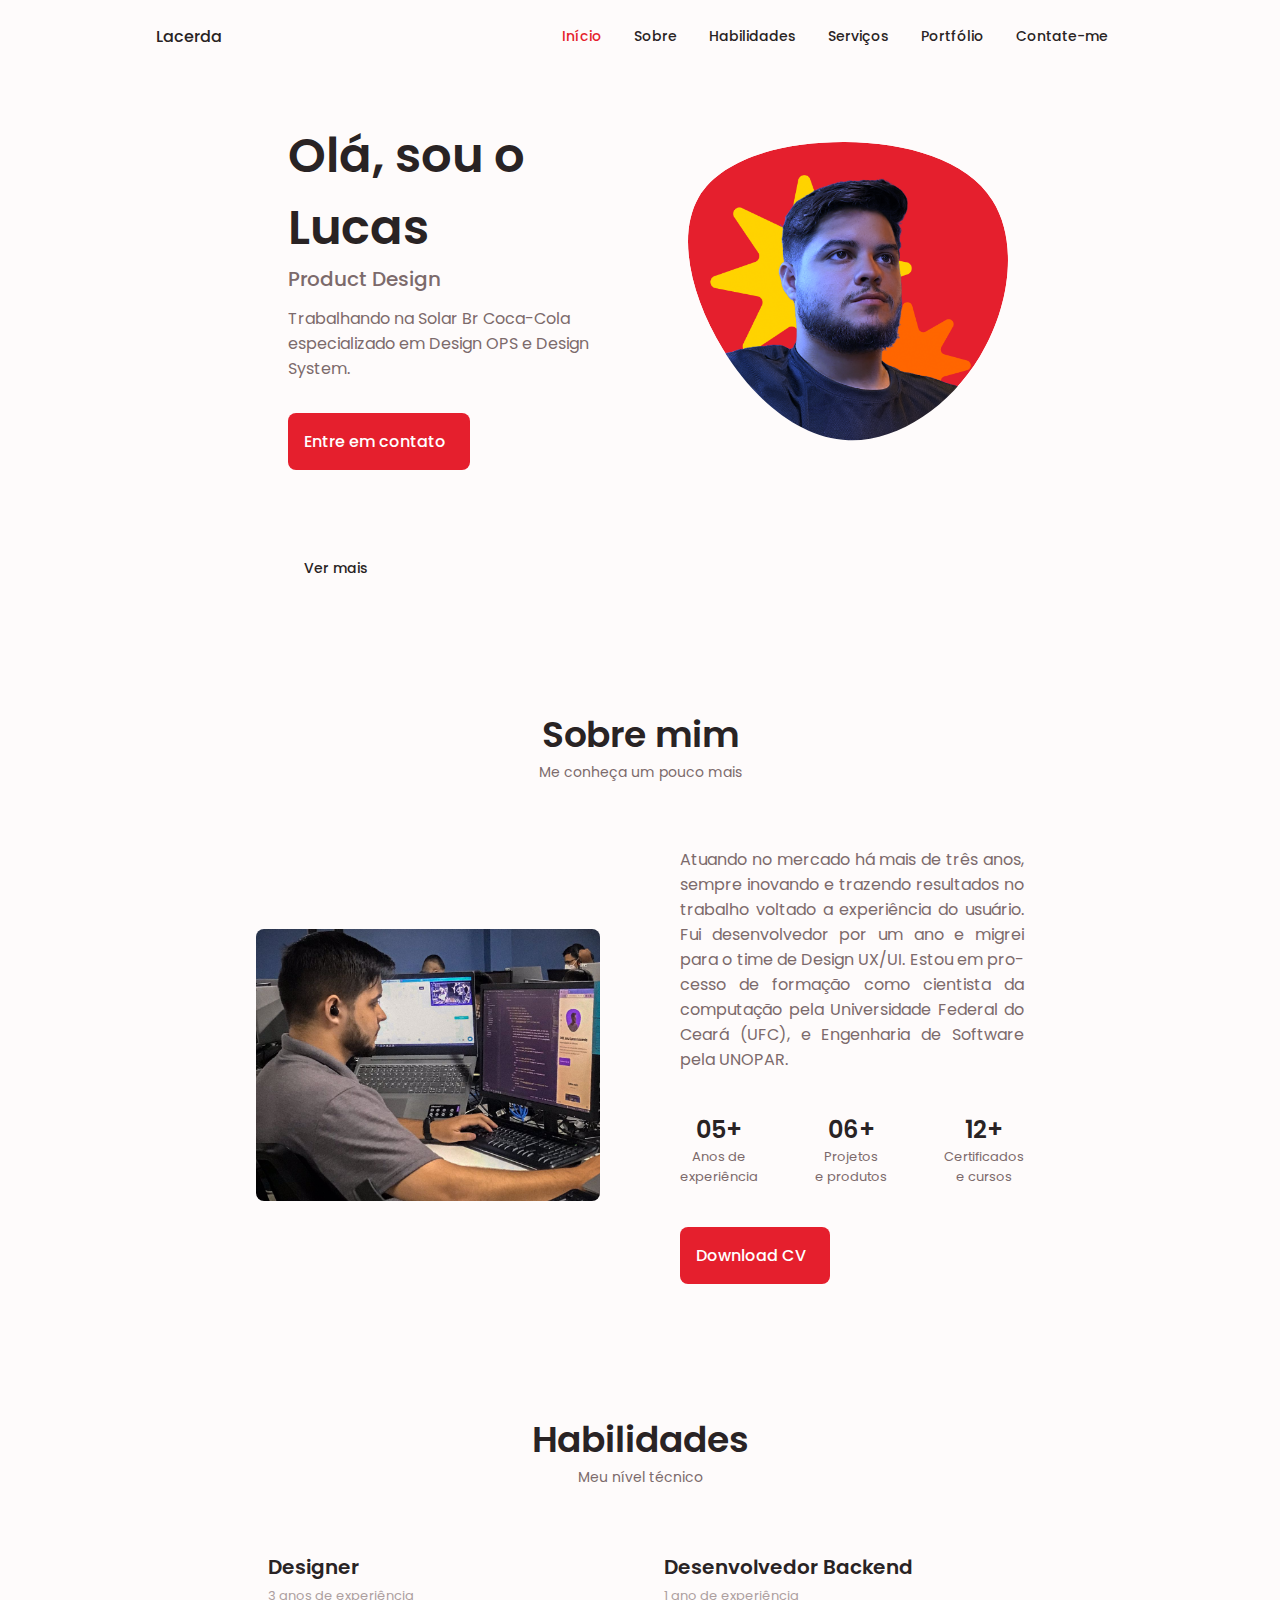
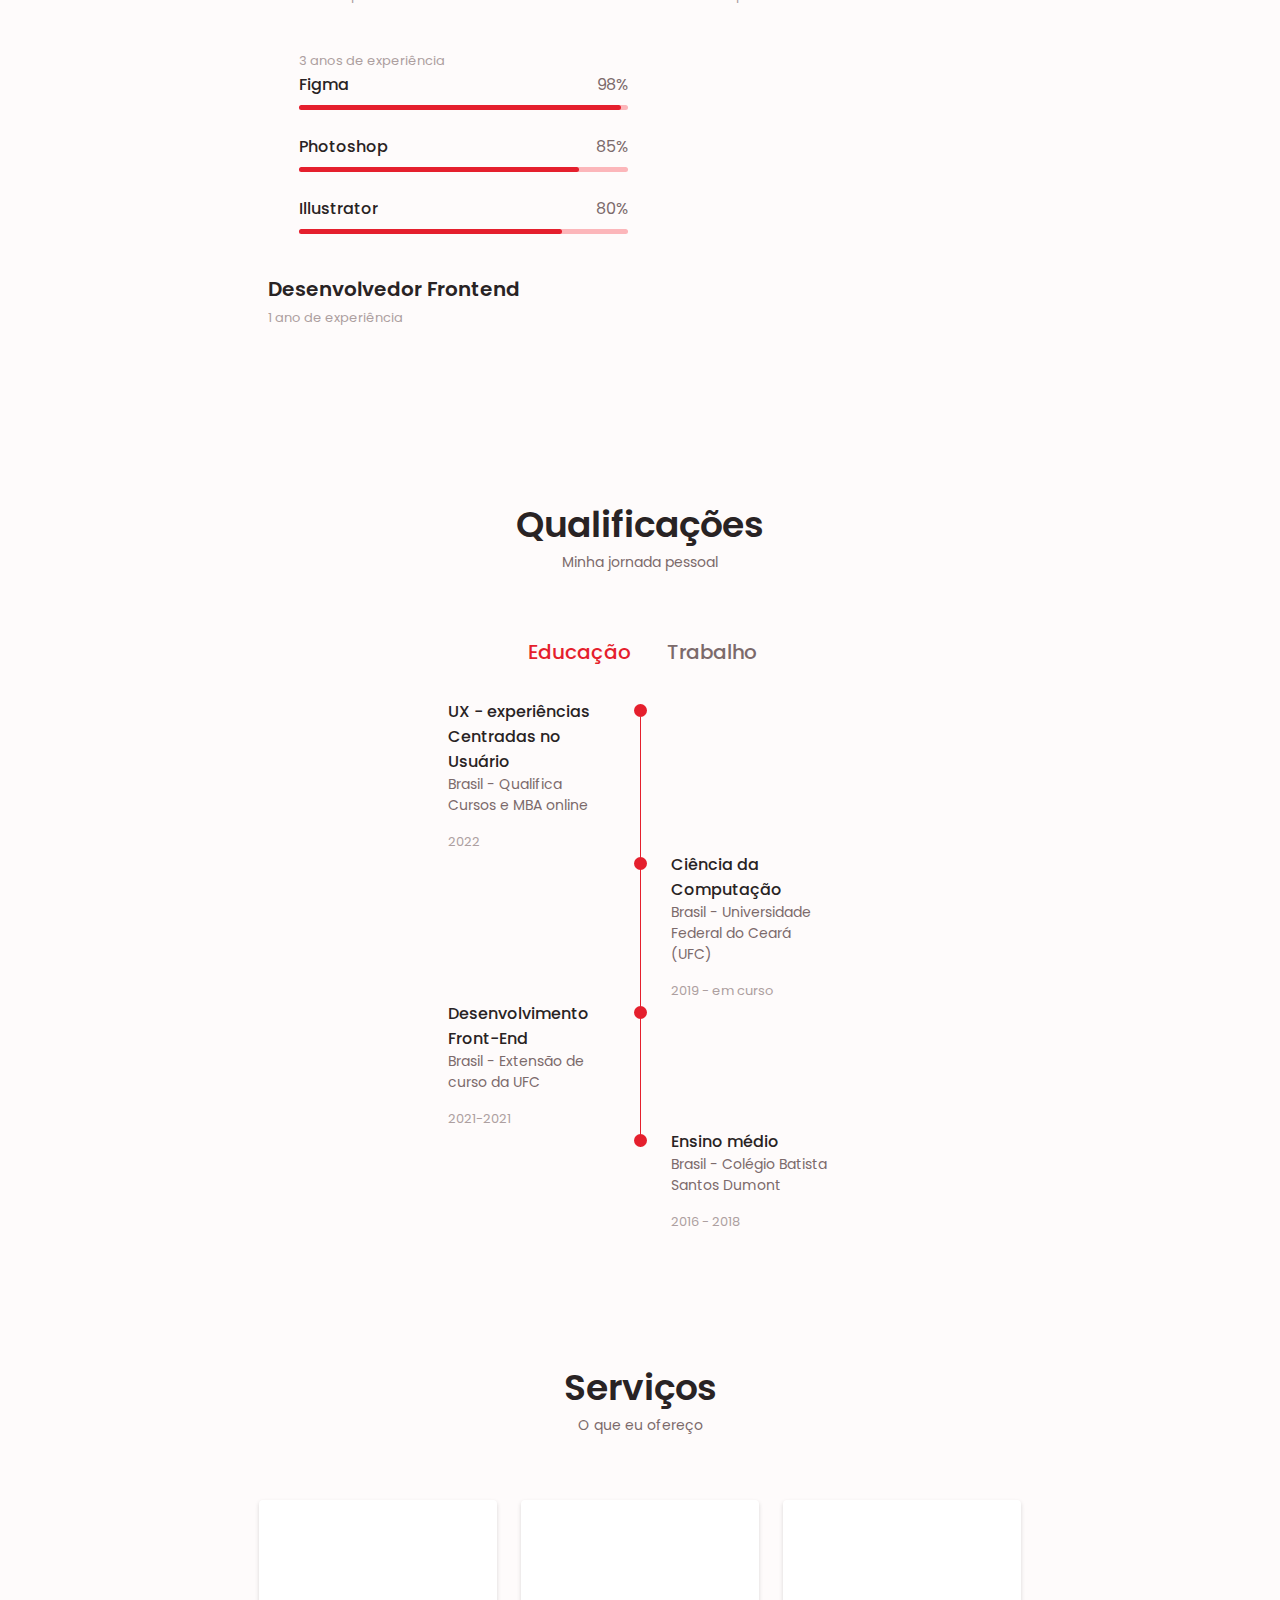
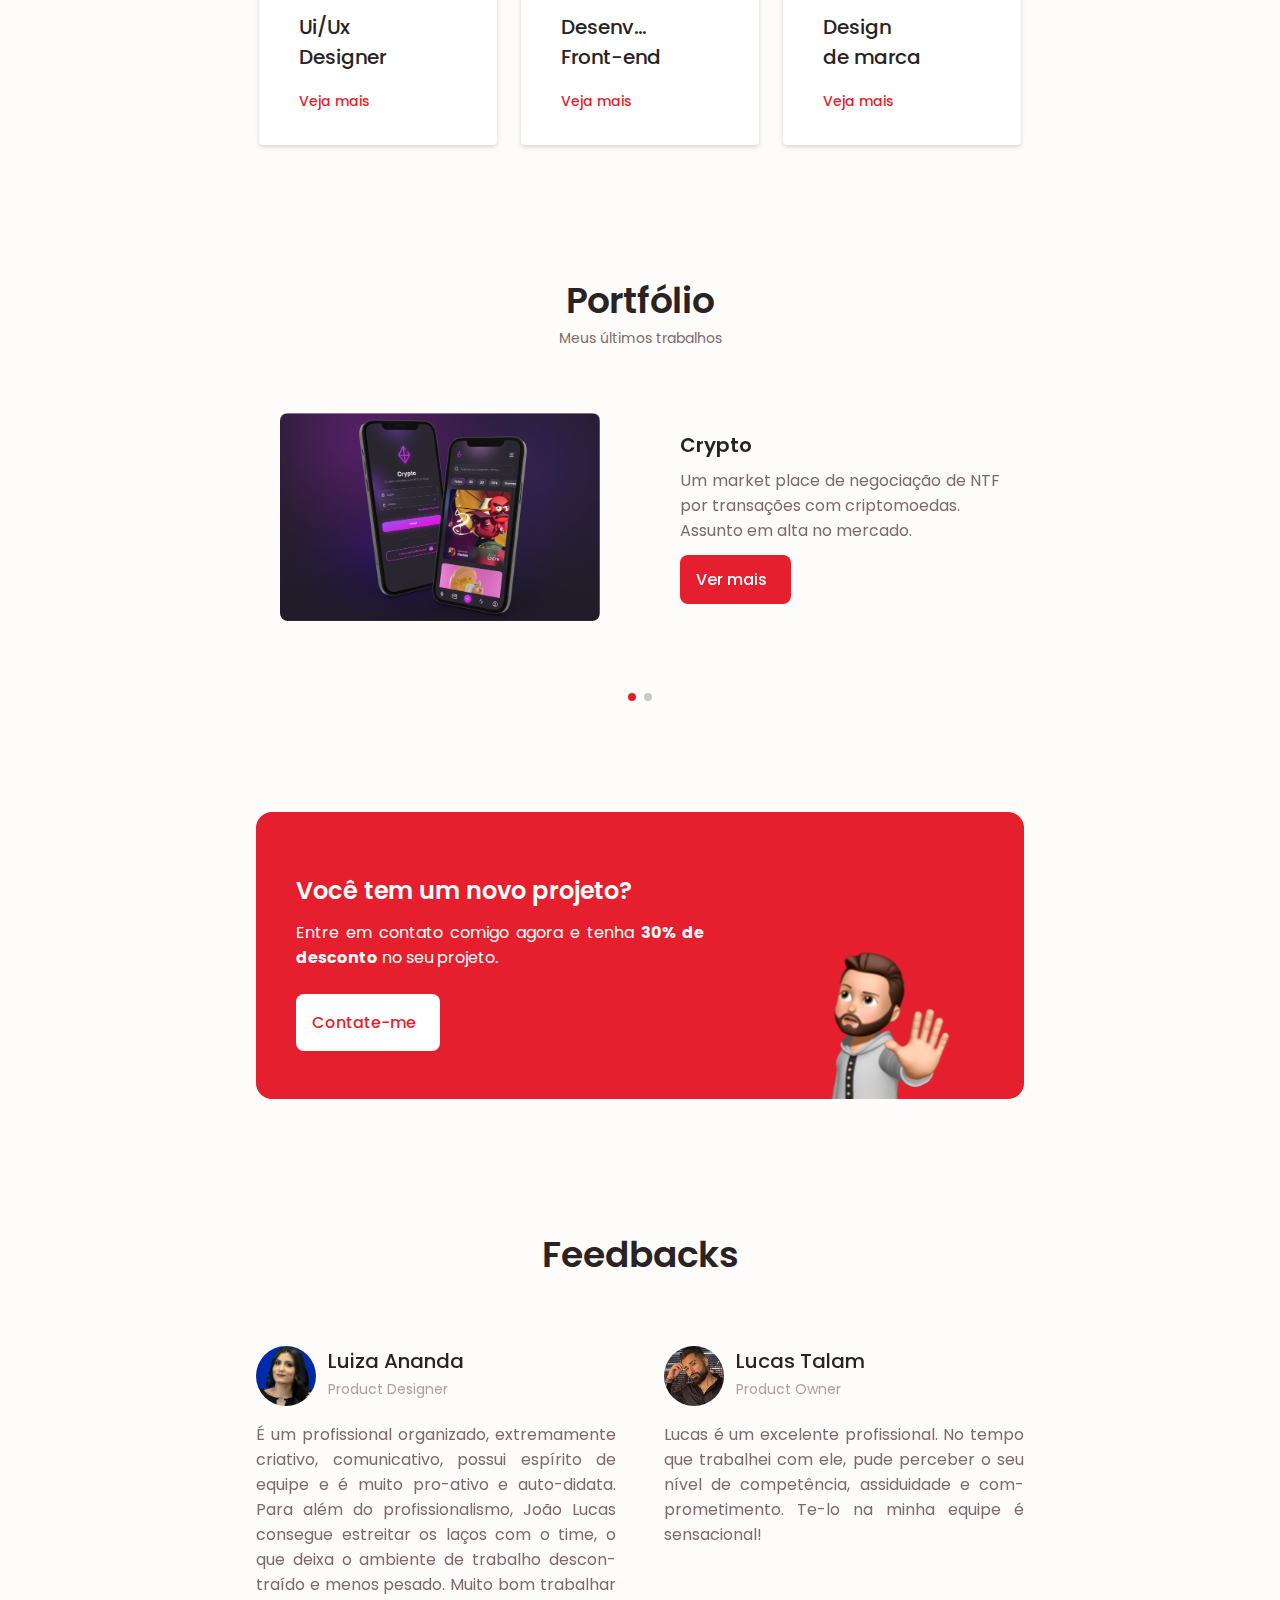
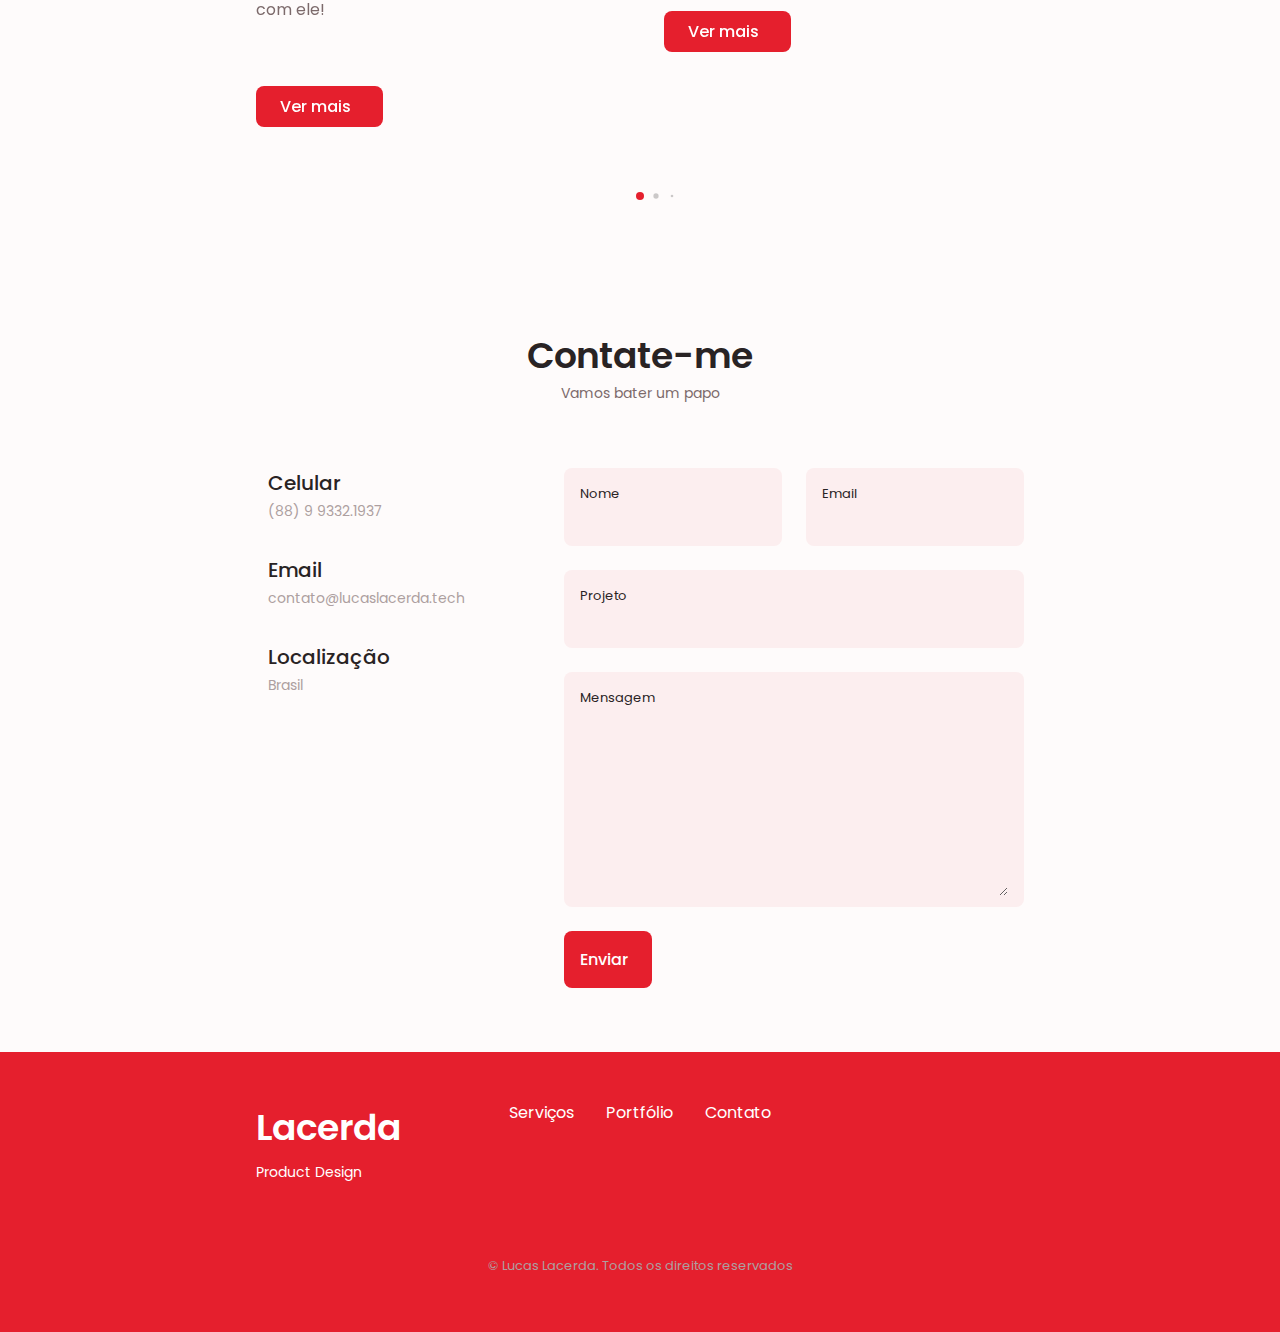
==== commit 3fef6b22: "refat para solar br coca cola" ====
--- a/index.html
+++ b/index.html
@@ -156,7 +156,7 @@
                         <div class="home__data">
                             <h1 class="home__title">Olá, sou o Lucas</h1>
                             <h3 class="home__subtitle">Product Design</h3>
-                            <p class="home__description">Trabalhando no FitBank 450 Pagamentos eletrônicos há mais de dois anos.</p>
+                            <p class="home__description">Trabalhando na Solar Br Coca-Cola especializado em Design OPS e Design System.</p>
                             <a href="#contact" class="button button--flex">
                                 Entre em contato <i class="uil uil-message button__icon"></i>
                             </a>
@@ -184,13 +184,13 @@
 
                     <div class="about__data">
                         <p class="about__description" style="text-align: justify; hyphens: auto;">
-                            Atuando no mercado financeiro há mais de dois anos, sempre inovando e trazendo resultados no trabalho voltado a experiência do usuário. Fui desenvolvedor por um ano e migrei para o time de produtos.
+                            Atuando no mercado há mais de três anos, sempre inovando e trazendo resultados no trabalho voltado a experiência do usuário. Fui desenvolvedor por um ano e migrei para o time de Design UX/UI.
                             Estou em processo de formação como cientista da computação pela Universidade Federal do Ceará (UFC), e Engenharia de Software pela UNOPAR.
                         </p>
 
                         <div class="about__info">
                             <div>
-                                <span class="about__info-title">04+</span>
+                                <span class="about__info-title">05+</span>
                                 <span class="about__info-name">Anos de<br> experiência</span>
                             </div>
 
@@ -200,14 +200,14 @@
                             </div>
 
                             <div>
-                                <span class="about__info-title">08+</span>
+                                <span class="about__info-title">12+</span>
                                 <span class="about__info-name">Certificados <br> e cursos</span>
                             </div>
                         </div>
 
                         <div class="about__buttons">
                             <!--==================== Change your CV ====================-->
-                            <a download="" href="assets/pdf/Currículo - Lucas Lacerda.pdf" class="button button--flex">
+                            <a download="" href="assets/pdf/Resume-Lucas_Lacerda_(pt-2023.2).pdf" class="button button--flex">
                                 Download CV <i class="uil uil-download-alt button__icon"></i>
                             </a>
                         </div>
@@ -481,15 +481,17 @@
                         </div>
     
                         <!--=============== QUALIFICATION CONTENT 2 ===============-->
+                        
                         <div class="qualification__content" data-content id="work">
-                             <!--=============== QUALIFICATION 1 ===============-->
+                            
+                            <!--=============== QUALIFICATION 1 ===============-->
                              <div class="qualification__data">
                                 <div>
-                                    <h3 class="qualification__title">Product Designer</h3>
-                                    <span class="qualification__subtitle">Brasil - FitBank 450</span>
+                                    <h3 class="qualification__title">UX/UI Designer Pleno</h3>
+                                    <span class="qualification__subtitle">Brasil - Solar br Coca-Cola</span>
                                     <div class="qualification__calendar">
                                         <i class="uil uil-calendar-alt"></i>
-                                        2022
+                                        2024
                                     </div>
                                 </div>
     
@@ -498,7 +500,6 @@
                                     <span class="qualification__line"></span>
                                 </div>
                             </div>
-                            
                             <!--=============== QUALIFICATION 2 ===============-->
                             <div class="qualification__data">                                 
                                 <div></div>
@@ -507,25 +508,25 @@
                                     <span class="qualification__rounder"></span>
                                     <span class="qualification__line"></span>
                                 </div>
-                          
-                                <div>
-                                    <h3 class="qualification__title">Desenvolvedor de software Front-End</h3>
-                                    <span class="qualification__subtitle">Brasil - FitBank 450</span>
+                        
+                                <div>
+                                    <h3 class="qualification__title">Product Designer Pleno</h3>
+                                    <span class="qualification__subtitle">Brasil - Banco FitBank 450</span>
                                     <div class="qualification__calendar">
                                         <i class="uil uil-calendar-alt"></i>
-                                        2021 - 2022
-                                    </div>
-                                </div>
-                            </div>
-    
+                                        2022-2024
+                                    </div>
+                                </div>
+                            </div>
                             <!--=============== QUALIFICATION 3 ===============-->
                             <div class="qualification__data">
-                                <div>
-                                    <h3 class="qualification__title">Desenvolvedor de software Back-end</h3>
-                                    <span class="qualification__subtitle">Brasil - FitBank 450</span>
+                                
+                                <div>
+                                    <h3 class="qualification__title">Desenvolvedor de software Front-End</h3>
+                                    <span class="qualification__subtitle">Brasil - Banco FitBank 450</span>
                                     <div class="qualification__calendar">
                                         <i class="uil uil-calendar-alt"></i>
-                                        2021-2021
+                                        2021-2022
                                     </div>
                                 </div>
     
@@ -536,21 +537,40 @@
                             </div>
     
                             <!--=============== QUALIFICATION 4 ===============-->
+                            <div class="qualification__data">                                 
+                                <div></div>
+
+                                <div>
+                                    <span class="qualification__rounder"></span>
+                                    <span class="qualification__line"></span>
+                                </div>
+                          
+                                <div>
+                                    <h3 class="qualification__title">Desenvolvedor de software Back-end</h3>
+                                    <span class="qualification__subtitle">Brasil - Banco FitBank 450</span>
+                                    <div class="qualification__calendar">
+                                        <i class="uil uil-calendar-alt"></i>
+                                        2021 - 2021
+                                    </div>
+                                </div>
+                            </div>
+    
+                            <!--=============== QUALIFICATION 5 ===============-->
+                            
                             <div class="qualification__data">
-                                <div></div>
-                                     
-                                <div class="qualification__time">
-                                    <span class="qualification__rounder"></span>
-                                    <!-- <span class="qualification__line"></span> -->
-                                </div>
-
+                                
                                 <div>
                                     <h3 class="qualification__title">Design Gráfico</h3>
                                     <span class="qualification__subtitle">Brasil - Freelancer autonomo</span>
                                     <div class="qualification__calendar">
                                         <i class="uil uil-calendar-alt"></i>
-                                        2019 - 2021
-                                    </div>
+                                        2019-2021
+                                    </div>
+                                </div>
+    
+                                <div>
+                                    <span class="qualification__rounder"></span>
+                                    <!-- <span class="qualification__line"></span> -->
                                 </div>
                             </div>
                         </div>
@@ -839,7 +859,7 @@
                         <div class="testimonial__content swiper-slide">
                             <div class="testimonial__data">
                                 <div class="testimonial__header">
-                                    <img src="assets/img/testimonial2.jpg" alt="" class="testimonial__img">
+                                    <img src="assets/img/jamile.png" alt="" class="testimonial__img">
         
                                     <div>
                                         <h3 class="testimonial__name">Jamile Virgolino</h3>
--- a/assets/css/styles.css
+++ b/assets/css/styles.css
@@ -5,11 +5,11 @@
   --header-height: 3rem;
   /*========== Colors ==========*/
   /* Change favorite color */
-  --hue-color: 570;
+  --hue-color: 356;
   /*Purple 250 - Green 142 - Blue 230 - Pink 340*/
   /* HSL color mode */
-  --first-color: hsl(var(--hue-color), 69%, 61%);
-  --first-color-second: hsl(var(--hue-color), 69%, 61%);
+  --first-color: hsl(var(--hue-color), 79%, 51%);
+  --first-color-second: hsl(var(--hue-color), 79%, 51%);
   --first-color-alt: hsl(var(--hue-color), 57%, 53%);
   --first-color-lighter: hsl(var(--hue-color), 92%, 85%);
   --title-color: hsl(var(--hue-color), 8%, 15%);
@@ -263,6 +263,43 @@
   gap: 1rem;
   
 }
+/* Carrossel de info */
+.broadcast{
+  background-color: #c300ff;
+  border: 0rem solid #ff00c800;
+  box-sizing: border-box;
+  margin: 0rem auto;
+  padding: 0.5rem;
+  overflow: hidden;
+  width: 100%;
+  transform: rotate(3deg);
+  position: absolute;
+  top: 34rem;
+}
+.broadcast2{
+  background-color: #ffbb00;
+  border: 0rem solid #ff00c800;
+  box-sizing: border-box;
+  margin: 0rem auto;
+  padding: 0.5rem;
+  overflow: hidden;
+  width: 100%;
+  transform: rotate(-3deg);
+  position: absolute;
+  top: 34rem;
+}
+.broadcastContent{
+  animation: scrolling 25s infinite linear;
+  color: #000000;
+  font-size: 2rem;
+  font-weight: bold;
+  transform: translateX(100%);
+  white-space: nowrap;
+}
+@keyframes scrolling{
+  from{transform: translateX(100%);}
+  to{transform: translateX(-100%);}
+}
 .videobox{
   width: 100%;
   padding-top: 56.25%;
@@ -1285,3 +1322,4 @@
     grid-template-columns: repeat(2, 1fr);
   }
 }
+ 